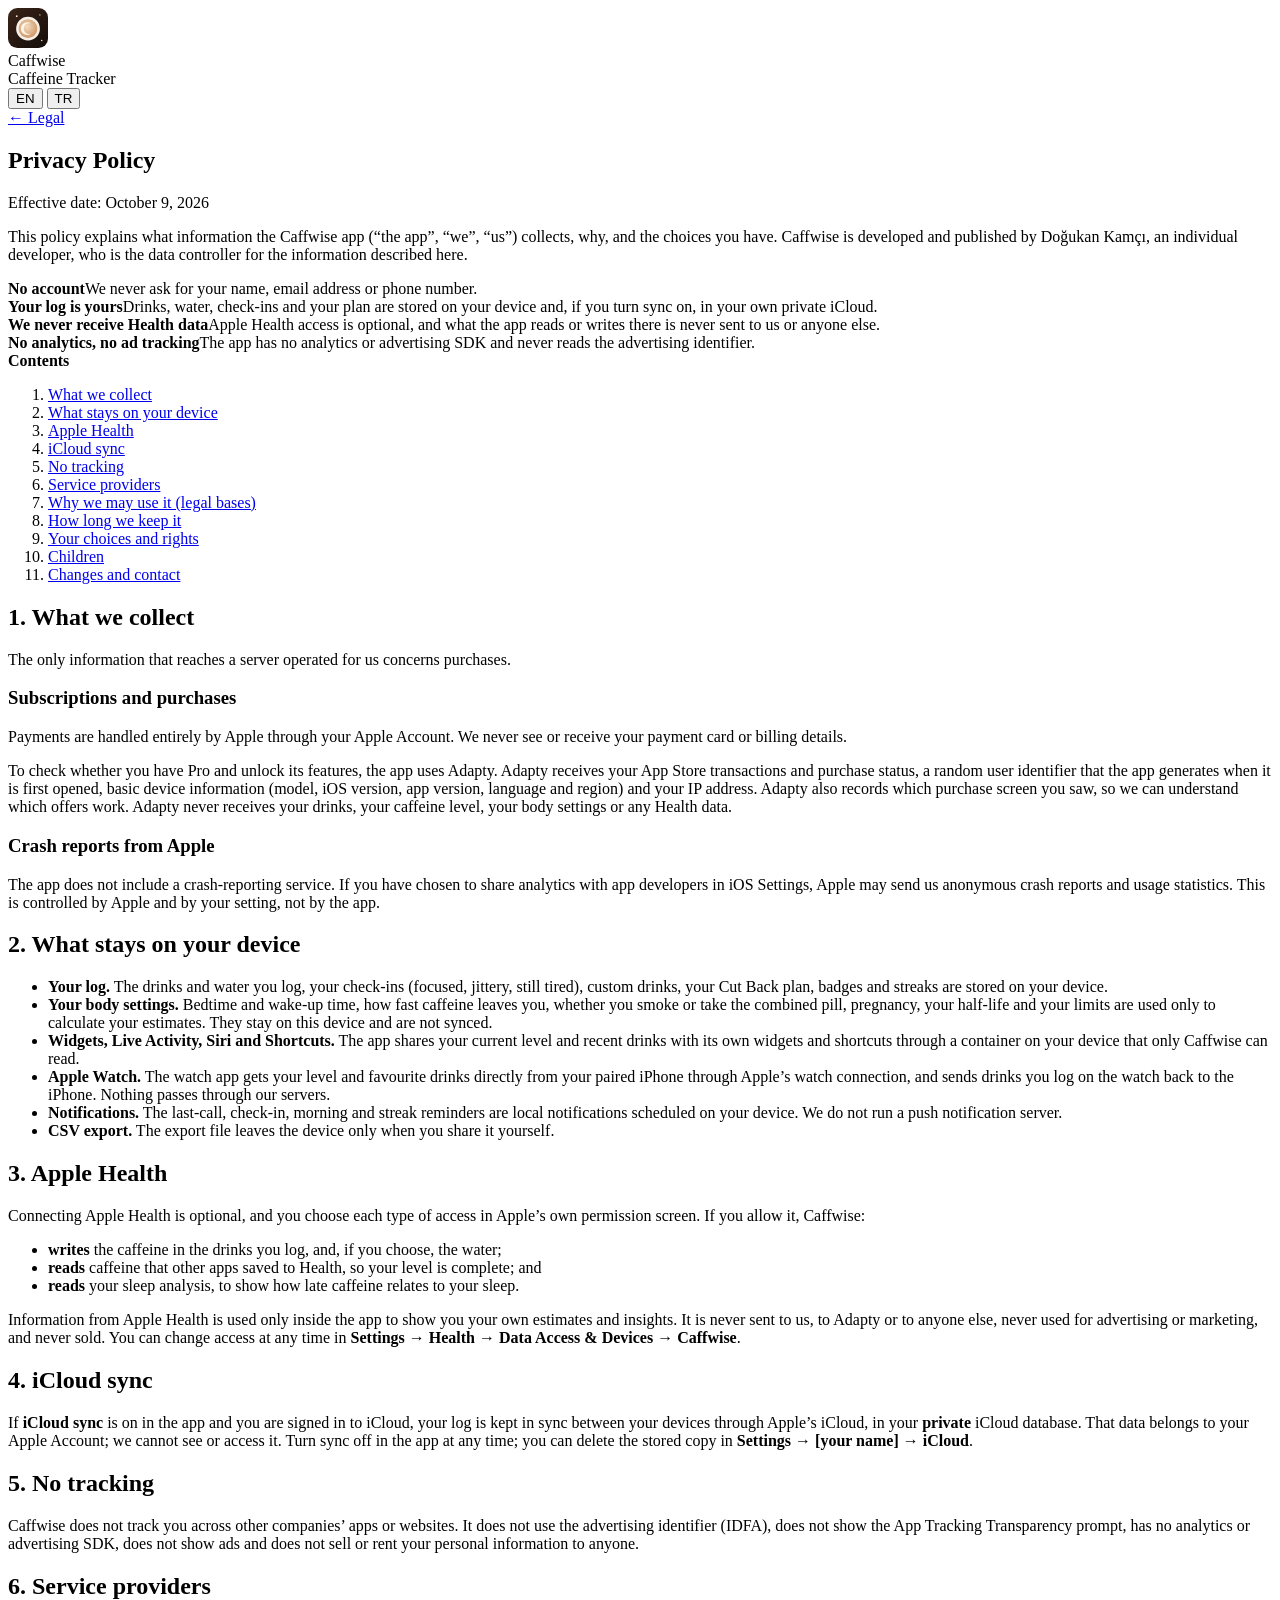
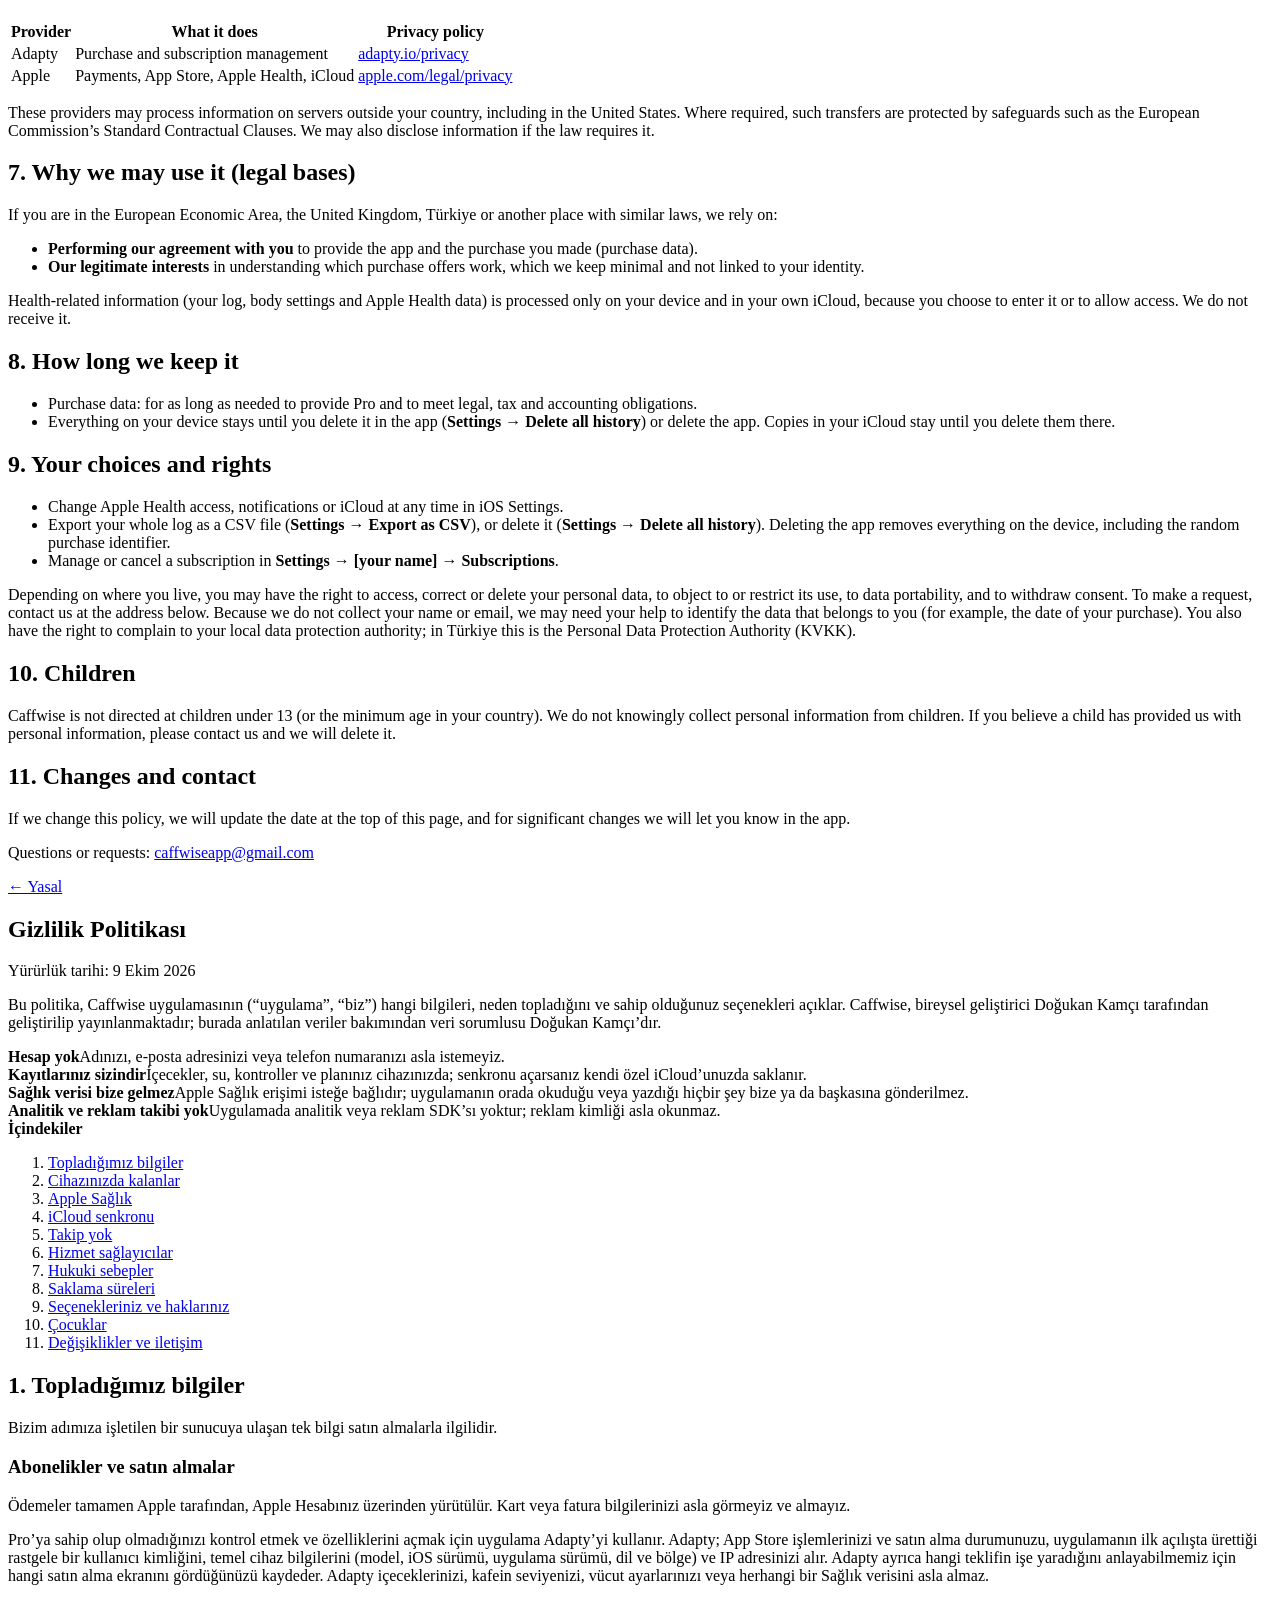
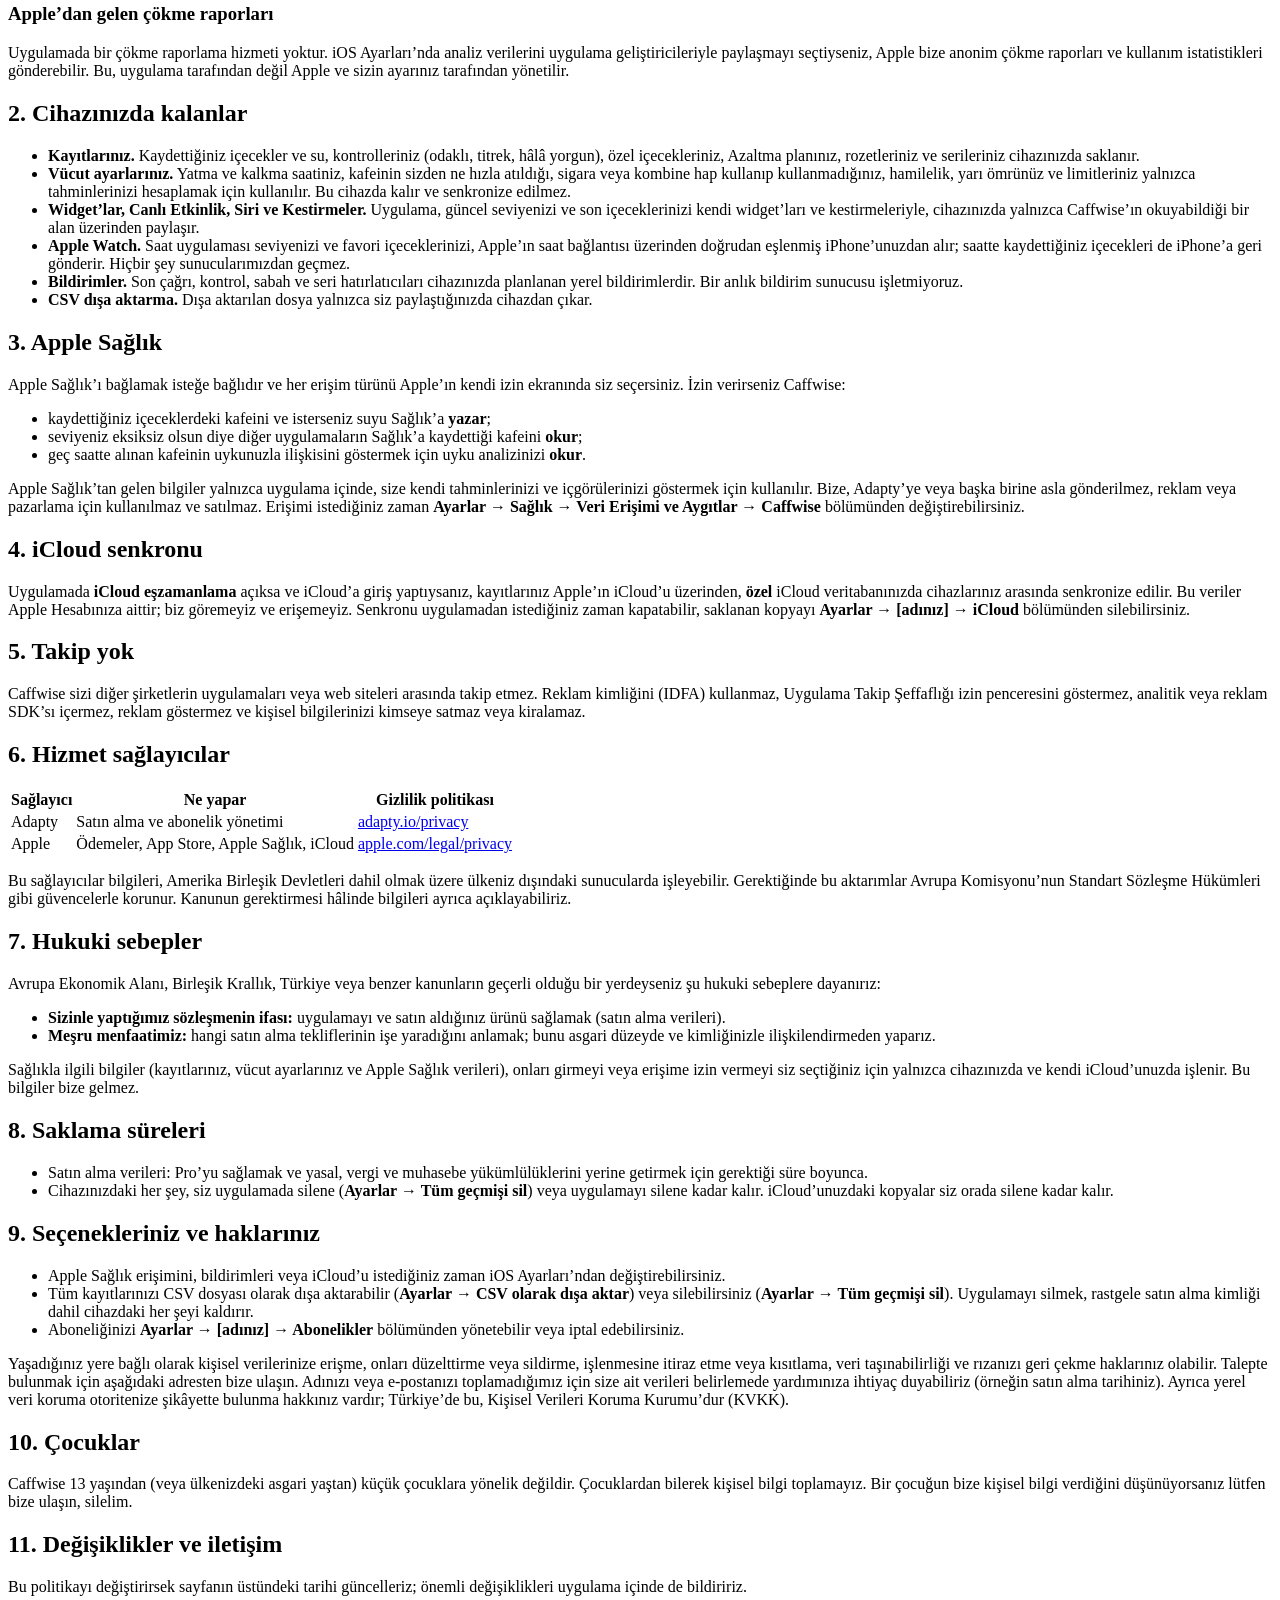
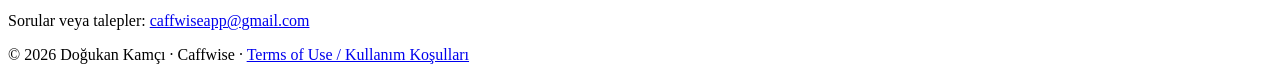
==== privacy/index.html @ d6937230 "Caffwise privacy policy, terms of use and support pages Co-Authored-By: Claude Opus 5.5 <noreply@ant" ====
<!doctype html>
<html lang="en">
<head>
  <meta charset="utf-8">
  <meta name="viewport" content="width=device-width, initial-scale=1">
  <title>Caffwise Privacy Policy</title>
  <meta name="description" content="How the Caffwise iOS app handles your data.">
  <link rel="stylesheet" href="styles.css">
  <script>
    // English unless the reader's browser prefers Turkish or the URL says ?lang=tr / #tr.
    (function () {
      var q = (location.search.match(/lang=(\w+)/) || [])[1] || location.hash.slice(1);
      var pick = q === 'tr' || q === 'en' ? q : ((navigator.language || '').toLowerCase().indexOf('tr') === 0 ? 'tr' : 'en');
      document.documentElement.lang = pick;
    })();
  </script>
</head>
<body>
<div class="wrap">
  <header>
    <div class="brand">
      <svg width="40" height="40" viewBox="0 0 64 64" aria-hidden="true">
        <defs><linearGradient id="g" x1="0" y1="0" x2="1" y2="1"><stop offset="0" stop-color="#3a2418"/><stop offset="1" stop-color="#140d0a"/></linearGradient>
        <radialGradient id="c" cx=".45" cy=".4" r=".7"><stop offset="0" stop-color="#f3dcc0"/><stop offset="1" stop-color="#c98d5a"/></radialGradient></defs>
        <rect width="64" height="64" rx="15" fill="url(#g)"/>
        <circle cx="32" cy="33" r="19" fill="#f6efe6"/>
        <circle cx="32" cy="33" r="15" fill="url(#c)"/>
        <path d="M36.5 25a8.5 8.5 0 1 0 0 16a10 10 0 1 1 0-16z" fill="#fff8ef" opacity=".92"/>
        <circle cx="14" cy="13" r="1.4" fill="#ffe7c2"/><circle cx="51" cy="11" r="1" fill="#ffe7c2"/><circle cx="54" cy="52" r="1.2" fill="#ffe7c2"/>
      </svg>
      <div>
        <div class="brand-name">Caffwise</div>
        <div class="brand-sub">Caffeine Tracker</div>
      </div>
    </div>
    <div class="lang" role="group" aria-label="Language">
      <button type="button" data-set="en">EN</button>
      <button type="button" data-set="tr">TR</button>
    </div>
  </header>

  <article data-lang="en">
    <a class="back" href="../">← Legal</a>
    <h1>Privacy Policy</h1>
    <div class="meta">Effective date: October 9, 2026</div>

    <p>This policy explains what information the Caffwise app (“the app”, “we”, “us”) collects, why, and the choices you have. Caffwise is developed and published by Doğukan Kamçı, an individual developer, who is the data controller for the information described here.</p>

    <div class="glance">
      <div><b>No account</b>We never ask for your name, email address or phone number.</div>
      <div><b>Your log is yours</b>Drinks, water, check-ins and your plan are stored on your device and, if you turn sync on, in your own private iCloud.</div>
      <div><b>We never receive Health data</b>Apple Health access is optional, and what the app reads or writes there is never sent to us or anyone else.</div>
      <div><b>No analytics, no ad tracking</b>The app has no analytics or advertising SDK and never reads the advertising identifier.</div>
    </div>

    <nav class="toc">
      <strong>Contents</strong>
      <ol>
        <li><a href="#en-collect">What we collect</a></li>
        <li><a href="#en-device">What stays on your device</a></li>
        <li><a href="#en-health">Apple Health</a></li>
        <li><a href="#en-icloud">iCloud sync</a></li>
        <li><a href="#en-tracking">No tracking</a></li>
        <li><a href="#en-providers">Service providers</a></li>
        <li><a href="#en-legal">Why we may use it (legal bases)</a></li>
        <li><a href="#en-retention">How long we keep it</a></li>
        <li><a href="#en-rights">Your choices and rights</a></li>
        <li><a href="#en-children">Children</a></li>
        <li><a href="#en-changes">Changes and contact</a></li>
      </ol>
    </nav>

    <h2 id="en-collect">1. What we collect</h2>
    <p>The only information that reaches a server operated for us concerns purchases.</p>

    <h3>Subscriptions and purchases</h3>
    <p>Payments are handled entirely by Apple through your Apple Account. We never see or receive your payment card or billing details.</p>
    <p>To check whether you have Pro and unlock its features, the app uses Adapty. Adapty receives your App Store transactions and purchase status, a random user identifier that the app generates when it is first opened, basic device information (model, iOS version, app version, language and region) and your IP address. Adapty also records which purchase screen you saw, so we can understand which offers work. Adapty never receives your drinks, your caffeine level, your body settings or any Health data.</p>

    <h3>Crash reports from Apple</h3>
    <p>The app does not include a crash-reporting service. If you have chosen to share analytics with app developers in iOS Settings, Apple may send us anonymous crash reports and usage statistics. This is controlled by Apple and by your setting, not by the app.</p>

    <h2 id="en-device">2. What stays on your device</h2>
    <ul>
      <li><b>Your log.</b> The drinks and water you log, your check-ins (focused, jittery, still tired), custom drinks, your Cut Back plan, badges and streaks are stored on your device.</li>
      <li><b>Your body settings.</b> Bedtime and wake-up time, how fast caffeine leaves you, whether you smoke or take the combined pill, pregnancy, your half-life and your limits are used only to calculate your estimates. They stay on this device and are not synced.</li>
      <li><b>Widgets, Live Activity, Siri and Shortcuts.</b> The app shares your current level and recent drinks with its own widgets and shortcuts through a container on your device that only Caffwise can read.</li>
      <li><b>Apple Watch.</b> The watch app gets your level and favourite drinks directly from your paired iPhone through Apple’s watch connection, and sends drinks you log on the watch back to the iPhone. Nothing passes through our servers.</li>
      <li><b>Notifications.</b> The last-call, check-in, morning and streak reminders are local notifications scheduled on your device. We do not run a push notification server.</li>
      <li><b>CSV export.</b> The export file leaves the device only when you share it yourself.</li>
    </ul>

    <h2 id="en-health">3. Apple Health</h2>
    <p>Connecting Apple Health is optional, and you choose each type of access in Apple’s own permission screen. If you allow it, Caffwise:</p>
    <ul>
      <li><b>writes</b> the caffeine in the drinks you log, and, if you choose, the water;</li>
      <li><b>reads</b> caffeine that other apps saved to Health, so your level is complete; and</li>
      <li><b>reads</b> your sleep analysis, to show how late caffeine relates to your sleep.</li>
    </ul>
    <p>Information from Apple Health is used only inside the app to show you your own estimates and insights. It is never sent to us, to Adapty or to anyone else, never used for advertising or marketing, and never sold. You can change access at any time in <b>Settings → Health → Data Access &amp; Devices → Caffwise</b>.</p>

    <h2 id="en-icloud">4. iCloud sync</h2>
    <p>If <b>iCloud sync</b> is on in the app and you are signed in to iCloud, your log is kept in sync between your devices through Apple’s iCloud, in your <b>private</b> iCloud database. That data belongs to your Apple Account; we cannot see or access it. Turn sync off in the app at any time; you can delete the stored copy in <b>Settings → [your name] → iCloud</b>.</p>

    <h2 id="en-tracking">5. No tracking</h2>
    <p>Caffwise does not track you across other companies’ apps or websites. It does not use the advertising identifier (IDFA), does not show the App Tracking Transparency prompt, has no analytics or advertising SDK, does not show ads and does not sell or rent your personal information to anyone.</p>

    <h2 id="en-providers">6. Service providers</h2>
    <table>
      <thead><tr><th>Provider</th><th>What it does</th><th>Privacy policy</th></tr></thead>
      <tbody>
        <tr><td>Adapty</td><td>Purchase and subscription management</td><td><a href="https://adapty.io/privacy">adapty.io/privacy</a></td></tr>
        <tr><td>Apple</td><td>Payments, App Store, Apple Health, iCloud</td><td><a href="https://www.apple.com/legal/privacy/">apple.com/legal/privacy</a></td></tr>
      </tbody>
    </table>
    <p>These providers may process information on servers outside your country, including in the United States. Where required, such transfers are protected by safeguards such as the European Commission’s Standard Contractual Clauses. We may also disclose information if the law requires it.</p>

    <h2 id="en-legal">7. Why we may use it (legal bases)</h2>
    <p>If you are in the European Economic Area, the United Kingdom, Türkiye or another place with similar laws, we rely on:</p>
    <ul>
      <li><b>Performing our agreement with you</b> to provide the app and the purchase you made (purchase data).</li>
      <li><b>Our legitimate interests</b> in understanding which purchase offers work, which we keep minimal and not linked to your identity.</li>
    </ul>
    <p>Health-related information (your log, body settings and Apple Health data) is processed only on your device and in your own iCloud, because you choose to enter it or to allow access. We do not receive it.</p>

    <h2 id="en-retention">8. How long we keep it</h2>
    <ul>
      <li>Purchase data: for as long as needed to provide Pro and to meet legal, tax and accounting obligations.</li>
      <li>Everything on your device stays until you delete it in the app (<b>Settings → Delete all history</b>) or delete the app. Copies in your iCloud stay until you delete them there.</li>
    </ul>

    <h2 id="en-rights">9. Your choices and rights</h2>
    <ul>
      <li>Change Apple Health access, notifications or iCloud at any time in iOS Settings.</li>
      <li>Export your whole log as a CSV file (<b>Settings → Export as CSV</b>), or delete it (<b>Settings → Delete all history</b>). Deleting the app removes everything on the device, including the random purchase identifier.</li>
      <li>Manage or cancel a subscription in <b>Settings → [your name] → Subscriptions</b>.</li>
    </ul>
    <p>Depending on where you live, you may have the right to access, correct or delete your personal data, to object to or restrict its use, to data portability, and to withdraw consent. To make a request, contact us at the address below. Because we do not collect your name or email, we may need your help to identify the data that belongs to you (for example, the date of your purchase). You also have the right to complain to your local data protection authority; in Türkiye this is the Personal Data Protection Authority (KVKK).</p>

    <h2 id="en-children">10. Children</h2>
    <p>Caffwise is not directed at children under 13 (or the minimum age in your country). We do not knowingly collect personal information from children. If you believe a child has provided us with personal information, please contact us and we will delete it.</p>

    <h2 id="en-changes">11. Changes and contact</h2>
    <p>If we change this policy, we will update the date at the top of this page, and for significant changes we will let you know in the app.</p>
    <p>Questions or requests: <a href="mailto:caffwiseapp@gmail.com">caffwiseapp@gmail.com</a></p>
  </article>

  <article data-lang="tr">
    <a class="back" href="../">← Yasal</a>
    <h1>Gizlilik Politikası</h1>
    <div class="meta">Yürürlük tarihi: 9 Ekim 2026</div>

    <p>Bu politika, Caffwise uygulamasının (“uygulama”, “biz”) hangi bilgileri, neden topladığını ve sahip olduğunuz seçenekleri açıklar. Caffwise, bireysel geliştirici Doğukan Kamçı tarafından geliştirilip yayınlanmaktadır; burada anlatılan veriler bakımından veri sorumlusu Doğukan Kamçı’dır.</p>

    <div class="glance">
      <div><b>Hesap yok</b>Adınızı, e-posta adresinizi veya telefon numaranızı asla istemeyiz.</div>
      <div><b>Kayıtlarınız sizindir</b>İçecekler, su, kontroller ve planınız cihazınızda; senkronu açarsanız kendi özel iCloud’unuzda saklanır.</div>
      <div><b>Sağlık verisi bize gelmez</b>Apple Sağlık erişimi isteğe bağlıdır; uygulamanın orada okuduğu veya yazdığı hiçbir şey bize ya da başkasına gönderilmez.</div>
      <div><b>Analitik ve reklam takibi yok</b>Uygulamada analitik veya reklam SDK’sı yoktur; reklam kimliği asla okunmaz.</div>
    </div>

    <nav class="toc">
      <strong>İçindekiler</strong>
      <ol>
        <li><a href="#tr-collect">Topladığımız bilgiler</a></li>
        <li><a href="#tr-device">Cihazınızda kalanlar</a></li>
        <li><a href="#tr-health">Apple Sağlık</a></li>
        <li><a href="#tr-icloud">iCloud senkronu</a></li>
        <li><a href="#tr-tracking">Takip yok</a></li>
        <li><a href="#tr-providers">Hizmet sağlayıcılar</a></li>
        <li><a href="#tr-legal">Hukuki sebepler</a></li>
        <li><a href="#tr-retention">Saklama süreleri</a></li>
        <li><a href="#tr-rights">Seçenekleriniz ve haklarınız</a></li>
        <li><a href="#tr-children">Çocuklar</a></li>
        <li><a href="#tr-changes">Değişiklikler ve iletişim</a></li>
      </ol>
    </nav>

    <h2 id="tr-collect">1. Topladığımız bilgiler</h2>
    <p>Bizim adımıza işletilen bir sunucuya ulaşan tek bilgi satın almalarla ilgilidir.</p>

    <h3>Abonelikler ve satın almalar</h3>
    <p>Ödemeler tamamen Apple tarafından, Apple Hesabınız üzerinden yürütülür. Kart veya fatura bilgilerinizi asla görmeyiz ve almayız.</p>
    <p>Pro’ya sahip olup olmadığınızı kontrol etmek ve özelliklerini açmak için uygulama Adapty’yi kullanır. Adapty; App Store işlemlerinizi ve satın alma durumunuzu, uygulamanın ilk açılışta ürettiği rastgele bir kullanıcı kimliğini, temel cihaz bilgilerini (model, iOS sürümü, uygulama sürümü, dil ve bölge) ve IP adresinizi alır. Adapty ayrıca hangi teklifin işe yaradığını anlayabilmemiz için hangi satın alma ekranını gördüğünüzü kaydeder. Adapty içeceklerinizi, kafein seviyenizi, vücut ayarlarınızı veya herhangi bir Sağlık verisini asla almaz.</p>

    <h3>Apple’dan gelen çökme raporları</h3>
    <p>Uygulamada bir çökme raporlama hizmeti yoktur. iOS Ayarları’nda analiz verilerini uygulama geliştiricileriyle paylaşmayı seçtiyseniz, Apple bize anonim çökme raporları ve kullanım istatistikleri gönderebilir. Bu, uygulama tarafından değil Apple ve sizin ayarınız tarafından yönetilir.</p>

    <h2 id="tr-device">2. Cihazınızda kalanlar</h2>
    <ul>
      <li><b>Kayıtlarınız.</b> Kaydettiğiniz içecekler ve su, kontrolleriniz (odaklı, titrek, hâlâ yorgun), özel içecekleriniz, Azaltma planınız, rozetleriniz ve serileriniz cihazınızda saklanır.</li>
      <li><b>Vücut ayarlarınız.</b> Yatma ve kalkma saatiniz, kafeinin sizden ne hızla atıldığı, sigara veya kombine hap kullanıp kullanmadığınız, hamilelik, yarı ömrünüz ve limitleriniz yalnızca tahminlerinizi hesaplamak için kullanılır. Bu cihazda kalır ve senkronize edilmez.</li>
      <li><b>Widget’lar, Canlı Etkinlik, Siri ve Kestirmeler.</b> Uygulama, güncel seviyenizi ve son içeceklerinizi kendi widget’ları ve kestirmeleriyle, cihazınızda yalnızca Caffwise’ın okuyabildiği bir alan üzerinden paylaşır.</li>
      <li><b>Apple Watch.</b> Saat uygulaması seviyenizi ve favori içeceklerinizi, Apple’ın saat bağlantısı üzerinden doğrudan eşlenmiş iPhone’unuzdan alır; saatte kaydettiğiniz içecekleri de iPhone’a geri gönderir. Hiçbir şey sunucularımızdan geçmez.</li>
      <li><b>Bildirimler.</b> Son çağrı, kontrol, sabah ve seri hatırlatıcıları cihazınızda planlanan yerel bildirimlerdir. Bir anlık bildirim sunucusu işletmiyoruz.</li>
      <li><b>CSV dışa aktarma.</b> Dışa aktarılan dosya yalnızca siz paylaştığınızda cihazdan çıkar.</li>
    </ul>

    <h2 id="tr-health">3. Apple Sağlık</h2>
    <p>Apple Sağlık’ı bağlamak isteğe bağlıdır ve her erişim türünü Apple’ın kendi izin ekranında siz seçersiniz. İzin verirseniz Caffwise:</p>
    <ul>
      <li>kaydettiğiniz içeceklerdeki kafeini ve isterseniz suyu Sağlık’a <b>yazar</b>;</li>
      <li>seviyeniz eksiksiz olsun diye diğer uygulamaların Sağlık’a kaydettiği kafeini <b>okur</b>;</li>
      <li>geç saatte alınan kafeinin uykunuzla ilişkisini göstermek için uyku analizinizi <b>okur</b>.</li>
    </ul>
    <p>Apple Sağlık’tan gelen bilgiler yalnızca uygulama içinde, size kendi tahminlerinizi ve içgörülerinizi göstermek için kullanılır. Bize, Adapty’ye veya başka birine asla gönderilmez, reklam veya pazarlama için kullanılmaz ve satılmaz. Erişimi istediğiniz zaman <b>Ayarlar → Sağlık → Veri Erişimi ve Aygıtlar → Caffwise</b> bölümünden değiştirebilirsiniz.</p>

    <h2 id="tr-icloud">4. iCloud senkronu</h2>
    <p>Uygulamada <b>iCloud eşzamanlama</b> açıksa ve iCloud’a giriş yaptıysanız, kayıtlarınız Apple’ın iCloud’u üzerinden, <b>özel</b> iCloud veritabanınızda cihazlarınız arasında senkronize edilir. Bu veriler Apple Hesabınıza aittir; biz göremeyiz ve erişemeyiz. Senkronu uygulamadan istediğiniz zaman kapatabilir, saklanan kopyayı <b>Ayarlar → [adınız] → iCloud</b> bölümünden silebilirsiniz.</p>

    <h2 id="tr-tracking">5. Takip yok</h2>
    <p>Caffwise sizi diğer şirketlerin uygulamaları veya web siteleri arasında takip etmez. Reklam kimliğini (IDFA) kullanmaz, Uygulama Takip Şeffaflığı izin penceresini göstermez, analitik veya reklam SDK’sı içermez, reklam göstermez ve kişisel bilgilerinizi kimseye satmaz veya kiralamaz.</p>

    <h2 id="tr-providers">6. Hizmet sağlayıcılar</h2>
    <table>
      <thead><tr><th>Sağlayıcı</th><th>Ne yapar</th><th>Gizlilik politikası</th></tr></thead>
      <tbody>
        <tr><td>Adapty</td><td>Satın alma ve abonelik yönetimi</td><td><a href="https://adapty.io/privacy">adapty.io/privacy</a></td></tr>
        <tr><td>Apple</td><td>Ödemeler, App Store, Apple Sağlık, iCloud</td><td><a href="https://www.apple.com/legal/privacy/">apple.com/legal/privacy</a></td></tr>
      </tbody>
    </table>
    <p>Bu sağlayıcılar bilgileri, Amerika Birleşik Devletleri dahil olmak üzere ülkeniz dışındaki sunucularda işleyebilir. Gerektiğinde bu aktarımlar Avrupa Komisyonu’nun Standart Sözleşme Hükümleri gibi güvencelerle korunur. Kanunun gerektirmesi hâlinde bilgileri ayrıca açıklayabiliriz.</p>

    <h2 id="tr-legal">7. Hukuki sebepler</h2>
    <p>Avrupa Ekonomik Alanı, Birleşik Krallık, Türkiye veya benzer kanunların geçerli olduğu bir yerdeyseniz şu hukuki sebeplere dayanırız:</p>
    <ul>
      <li><b>Sizinle yaptığımız sözleşmenin ifası:</b> uygulamayı ve satın aldığınız ürünü sağlamak (satın alma verileri).</li>
      <li><b>Meşru menfaatimiz:</b> hangi satın alma tekliflerinin işe yaradığını anlamak; bunu asgari düzeyde ve kimliğinizle ilişkilendirmeden yaparız.</li>
    </ul>
    <p>Sağlıkla ilgili bilgiler (kayıtlarınız, vücut ayarlarınız ve Apple Sağlık verileri), onları girmeyi veya erişime izin vermeyi siz seçtiğiniz için yalnızca cihazınızda ve kendi iCloud’unuzda işlenir. Bu bilgiler bize gelmez.</p>

    <h2 id="tr-retention">8. Saklama süreleri</h2>
    <ul>
      <li>Satın alma verileri: Pro’yu sağlamak ve yasal, vergi ve muhasebe yükümlülüklerini yerine getirmek için gerektiği süre boyunca.</li>
      <li>Cihazınızdaki her şey, siz uygulamada silene (<b>Ayarlar → Tüm geçmişi sil</b>) veya uygulamayı silene kadar kalır. iCloud’unuzdaki kopyalar siz orada silene kadar kalır.</li>
    </ul>

    <h2 id="tr-rights">9. Seçenekleriniz ve haklarınız</h2>
    <ul>
      <li>Apple Sağlık erişimini, bildirimleri veya iCloud’u istediğiniz zaman iOS Ayarları’ndan değiştirebilirsiniz.</li>
      <li>Tüm kayıtlarınızı CSV dosyası olarak dışa aktarabilir (<b>Ayarlar → CSV olarak dışa aktar</b>) veya silebilirsiniz (<b>Ayarlar → Tüm geçmişi sil</b>). Uygulamayı silmek, rastgele satın alma kimliği dahil cihazdaki her şeyi kaldırır.</li>
      <li>Aboneliğinizi <b>Ayarlar → [adınız] → Abonelikler</b> bölümünden yönetebilir veya iptal edebilirsiniz.</li>
    </ul>
    <p>Yaşadığınız yere bağlı olarak kişisel verilerinize erişme, onları düzelttirme veya sildirme, işlenmesine itiraz etme veya kısıtlama, veri taşınabilirliği ve rızanızı geri çekme haklarınız olabilir. Talepte bulunmak için aşağıdaki adresten bize ulaşın. Adınızı veya e-postanızı toplamadığımız için size ait verileri belirlemede yardımınıza ihtiyaç duyabiliriz (örneğin satın alma tarihiniz). Ayrıca yerel veri koruma otoritenize şikâyette bulunma hakkınız vardır; Türkiye’de bu, Kişisel Verileri Koruma Kurumu’dur (KVKK).</p>

    <h2 id="tr-children">10. Çocuklar</h2>
    <p>Caffwise 13 yaşından (veya ülkenizdeki asgari yaştan) küçük çocuklara yönelik değildir. Çocuklardan bilerek kişisel bilgi toplamayız. Bir çocuğun bize kişisel bilgi verdiğini düşünüyorsanız lütfen bize ulaşın, silelim.</p>

    <h2 id="tr-changes">11. Değişiklikler ve iletişim</h2>
    <p>Bu politikayı değiştirirsek sayfanın üstündeki tarihi güncelleriz; önemli değişiklikleri uygulama içinde de bildiririz.</p>
    <p>Sorular veya talepler: <a href="mailto:caffwiseapp@gmail.com">caffwiseapp@gmail.com</a></p>
  </article>

  <footer>© 2026 Doğukan Kamçı · Caffwise · <a href="../terms/">Terms of Use / Kullanım Koşulları</a></footer>
</div>

<script>
  (function () {
    var buttons = document.querySelectorAll('.lang button');
    function show(lang) {
      document.documentElement.lang = lang;
      document.title = lang === 'tr' ? 'Caffwise Gizlilik Politikası' : 'Caffwise Privacy Policy';
      buttons.forEach(function (b) { b.setAttribute('aria-pressed', b.dataset.set === lang ? 'true' : 'false'); });
    }
    buttons.forEach(function (b) {
      b.addEventListener('click', function () {
        show(b.dataset.set);
        try { history.replaceState(null, '', '#' + b.dataset.set); } catch (_) {}
      });
    });
    show(document.documentElement.lang);
  })();
</script>
</body>
</html>
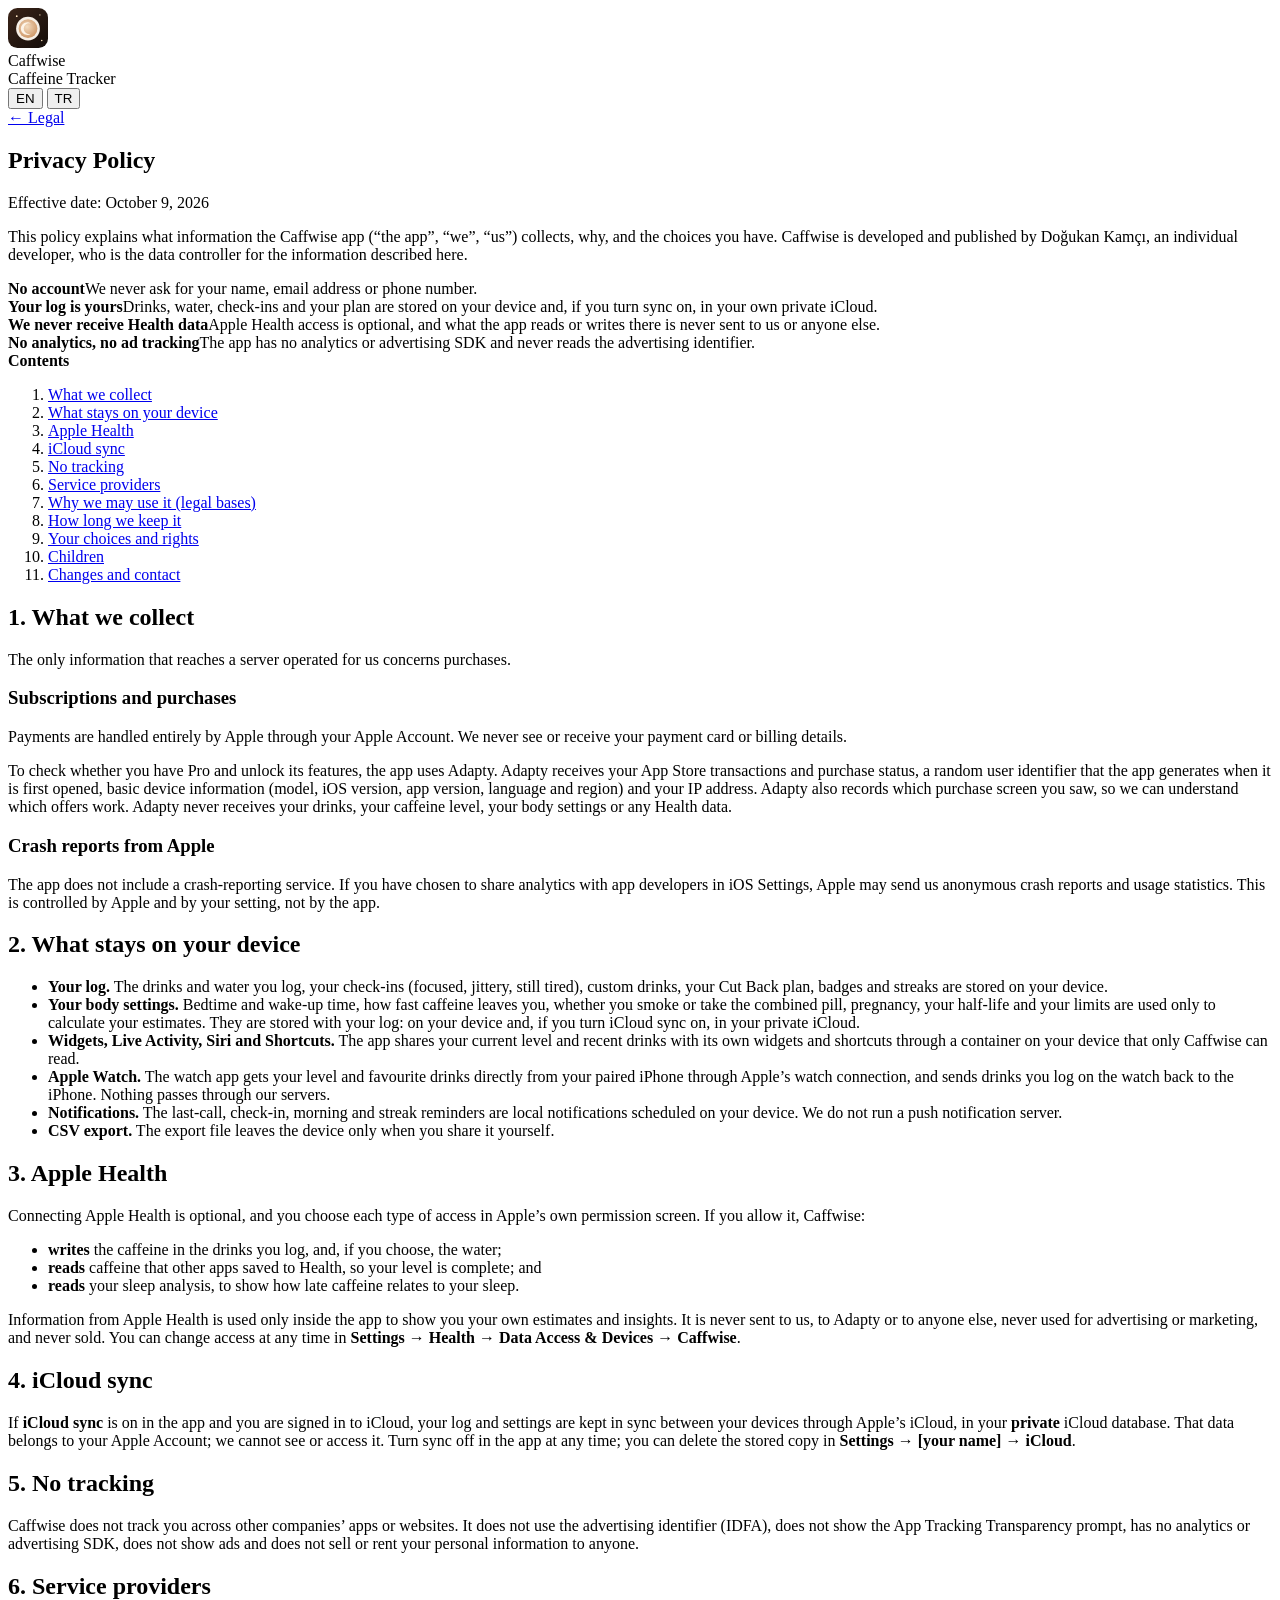
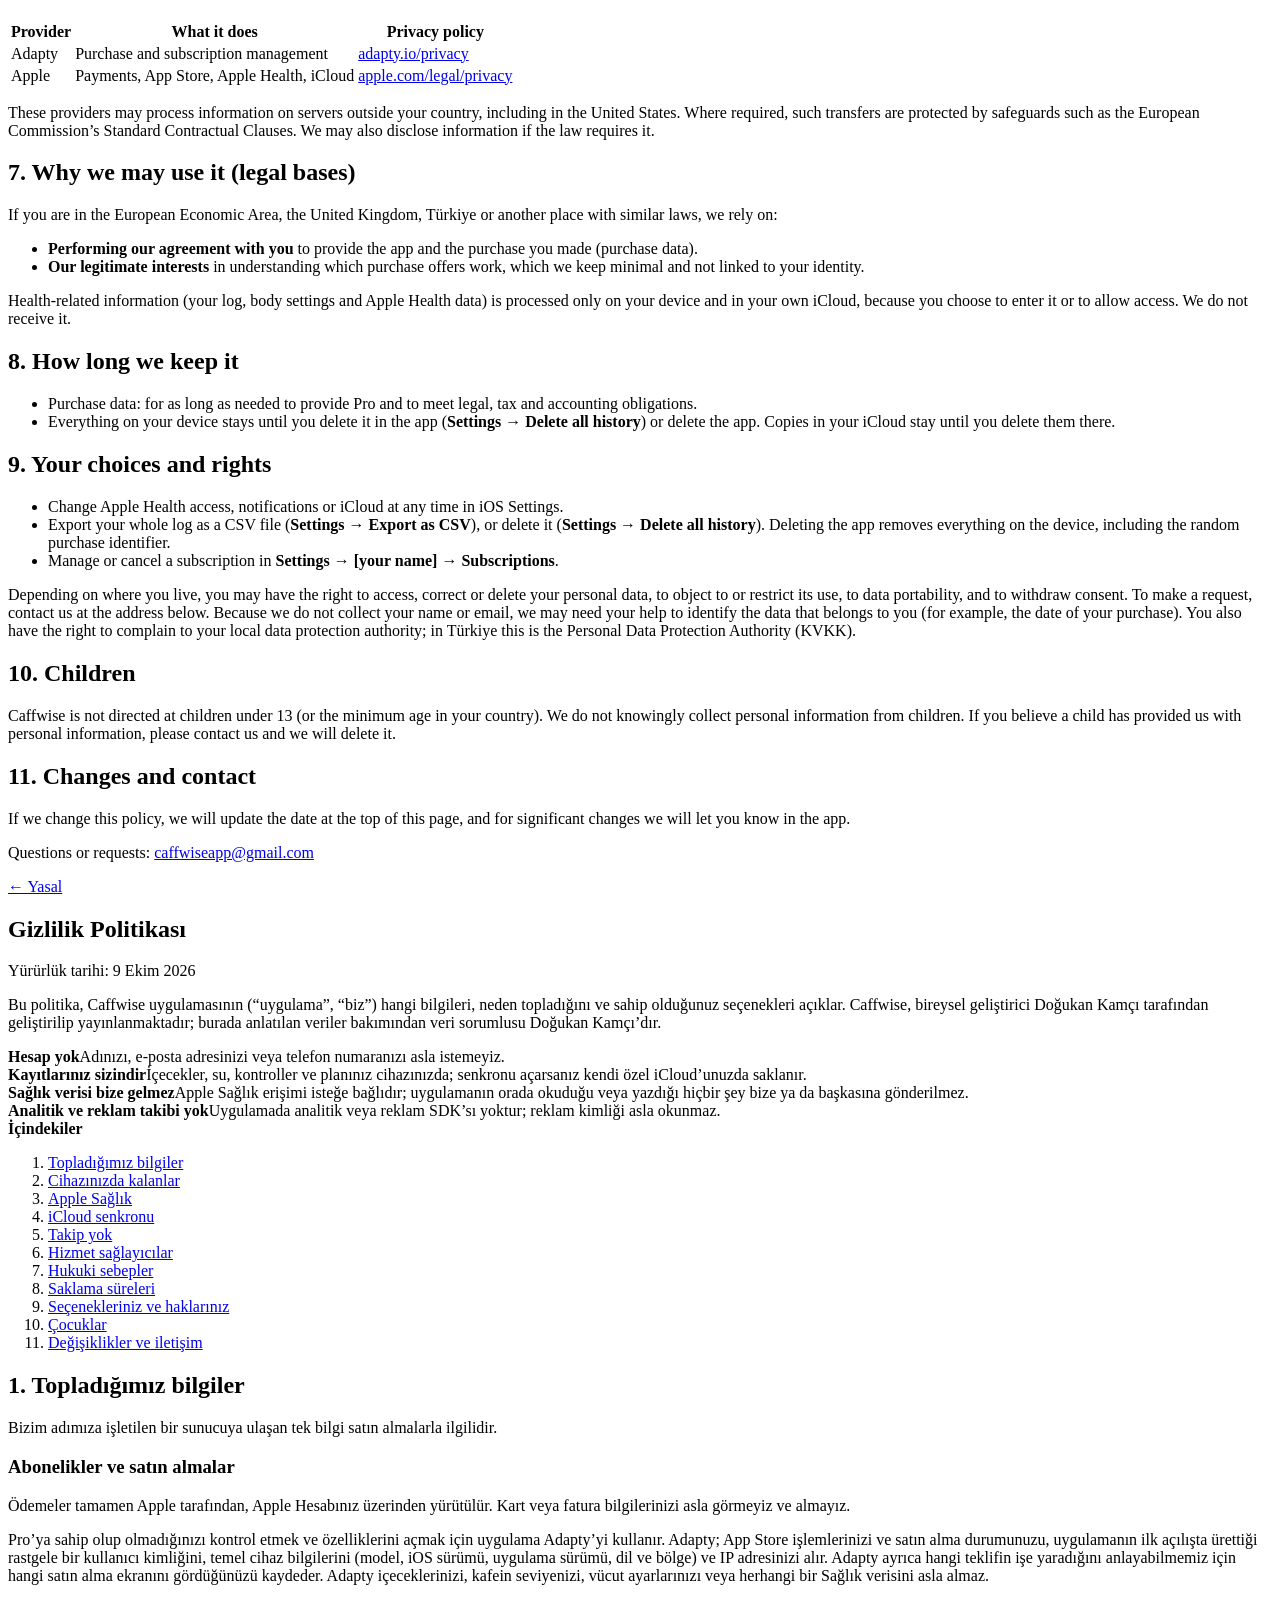
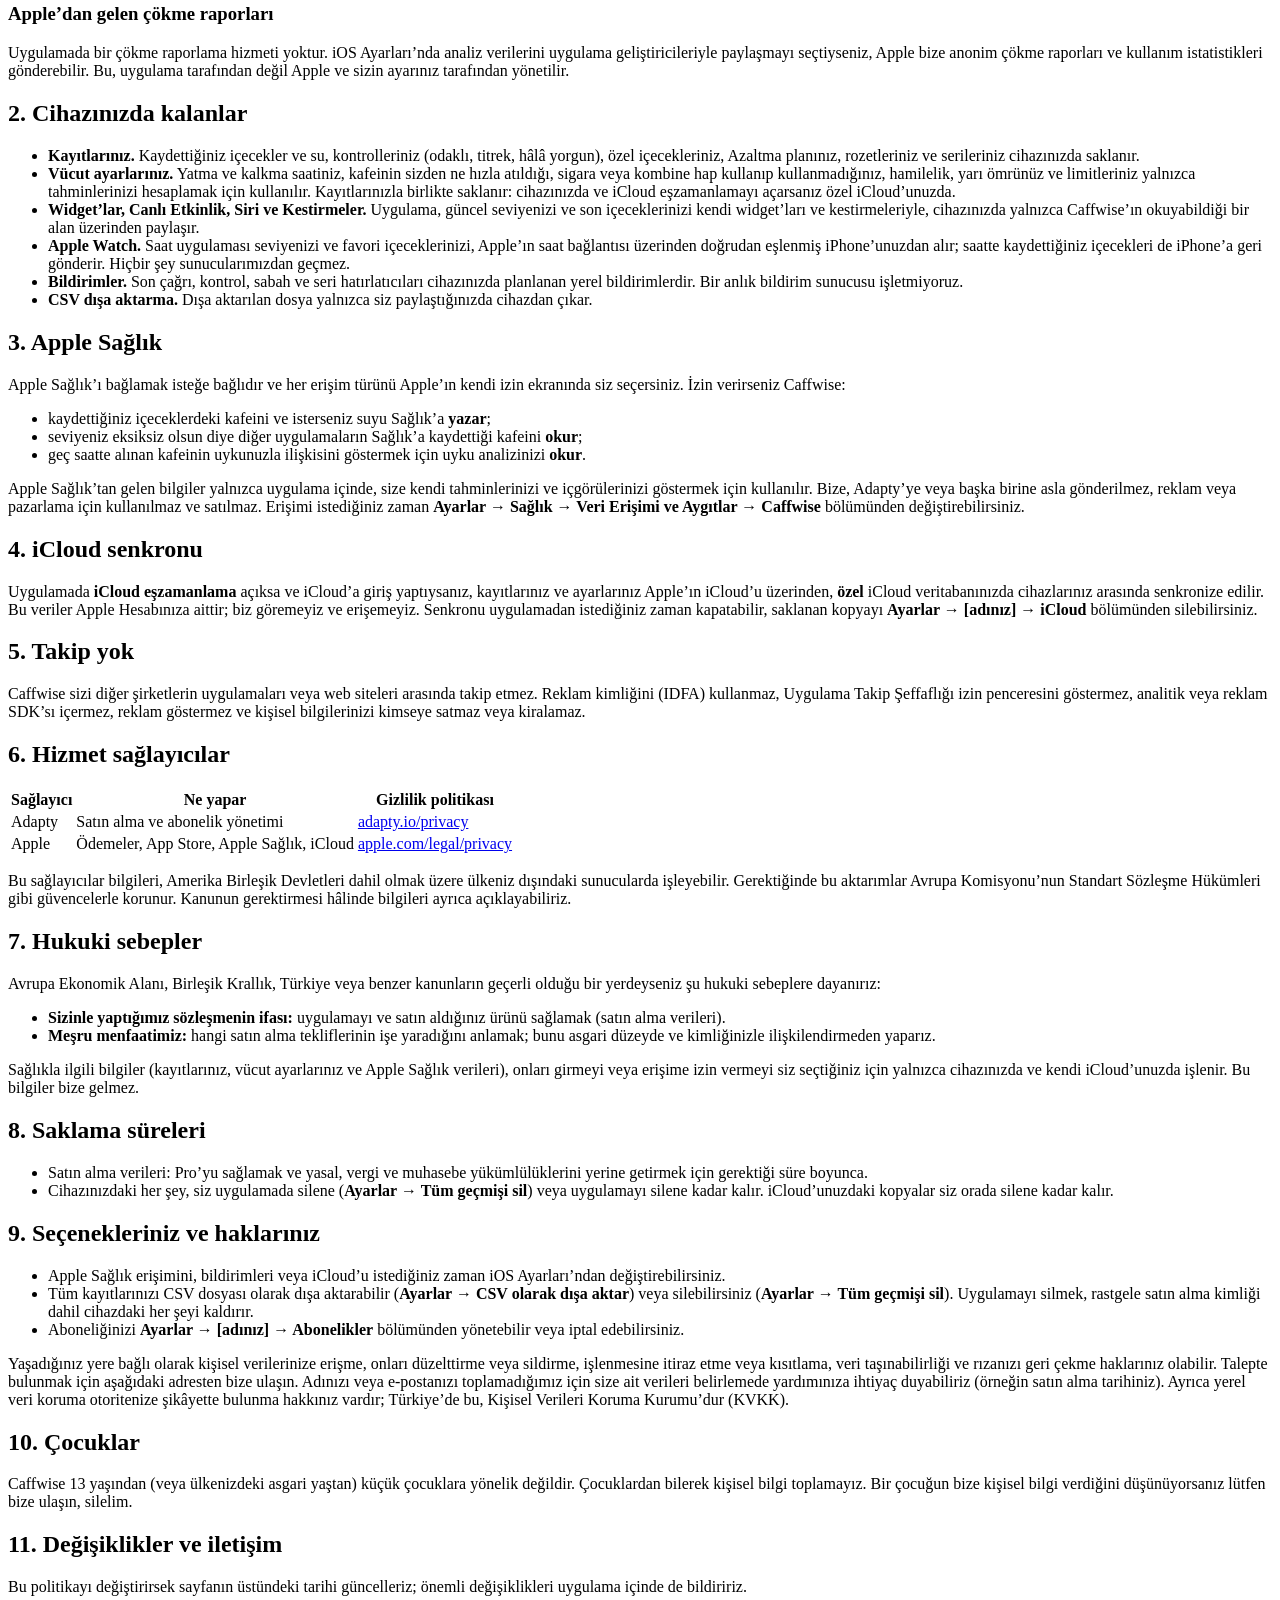
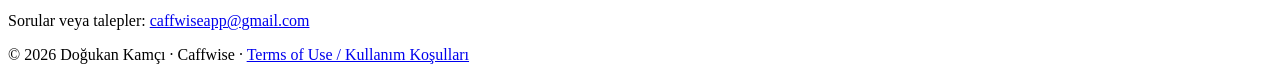
==== commit fe808082: "Body settings sync with the rest through private iCloud Co-Authored-By: Claude Opus 5.5 <noreply@ant" ====
--- a/privacy/index.html
+++ b/privacy/index.html
@@ -83,7 +83,7 @@
     <h2 id="en-device">2. What stays on your device</h2>
     <ul>
       <li><b>Your log.</b> The drinks and water you log, your check-ins (focused, jittery, still tired), custom drinks, your Cut Back plan, badges and streaks are stored on your device.</li>
-      <li><b>Your body settings.</b> Bedtime and wake-up time, how fast caffeine leaves you, whether you smoke or take the combined pill, pregnancy, your half-life and your limits are used only to calculate your estimates. They stay on this device and are not synced.</li>
+      <li><b>Your body settings.</b> Bedtime and wake-up time, how fast caffeine leaves you, whether you smoke or take the combined pill, pregnancy, your half-life and your limits are used only to calculate your estimates. They are stored with your log: on your device and, if you turn iCloud sync on, in your private iCloud.</li>
       <li><b>Widgets, Live Activity, Siri and Shortcuts.</b> The app shares your current level and recent drinks with its own widgets and shortcuts through a container on your device that only Caffwise can read.</li>
       <li><b>Apple Watch.</b> The watch app gets your level and favourite drinks directly from your paired iPhone through Apple’s watch connection, and sends drinks you log on the watch back to the iPhone. Nothing passes through our servers.</li>
       <li><b>Notifications.</b> The last-call, check-in, morning and streak reminders are local notifications scheduled on your device. We do not run a push notification server.</li>
@@ -100,7 +100,7 @@
     <p>Information from Apple Health is used only inside the app to show you your own estimates and insights. It is never sent to us, to Adapty or to anyone else, never used for advertising or marketing, and never sold. You can change access at any time in <b>Settings → Health → Data Access &amp; Devices → Caffwise</b>.</p>
 
     <h2 id="en-icloud">4. iCloud sync</h2>
-    <p>If <b>iCloud sync</b> is on in the app and you are signed in to iCloud, your log is kept in sync between your devices through Apple’s iCloud, in your <b>private</b> iCloud database. That data belongs to your Apple Account; we cannot see or access it. Turn sync off in the app at any time; you can delete the stored copy in <b>Settings → [your name] → iCloud</b>.</p>
+    <p>If <b>iCloud sync</b> is on in the app and you are signed in to iCloud, your log and settings are kept in sync between your devices through Apple’s iCloud, in your <b>private</b> iCloud database. That data belongs to your Apple Account; we cannot see or access it. Turn sync off in the app at any time; you can delete the stored copy in <b>Settings → [your name] → iCloud</b>.</p>
 
     <h2 id="en-tracking">5. No tracking</h2>
     <p>Caffwise does not track you across other companies’ apps or websites. It does not use the advertising identifier (IDFA), does not show the App Tracking Transparency prompt, has no analytics or advertising SDK, does not show ads and does not sell or rent your personal information to anyone.</p>
@@ -189,7 +189,7 @@
     <h2 id="tr-device">2. Cihazınızda kalanlar</h2>
     <ul>
       <li><b>Kayıtlarınız.</b> Kaydettiğiniz içecekler ve su, kontrolleriniz (odaklı, titrek, hâlâ yorgun), özel içecekleriniz, Azaltma planınız, rozetleriniz ve serileriniz cihazınızda saklanır.</li>
-      <li><b>Vücut ayarlarınız.</b> Yatma ve kalkma saatiniz, kafeinin sizden ne hızla atıldığı, sigara veya kombine hap kullanıp kullanmadığınız, hamilelik, yarı ömrünüz ve limitleriniz yalnızca tahminlerinizi hesaplamak için kullanılır. Bu cihazda kalır ve senkronize edilmez.</li>
+      <li><b>Vücut ayarlarınız.</b> Yatma ve kalkma saatiniz, kafeinin sizden ne hızla atıldığı, sigara veya kombine hap kullanıp kullanmadığınız, hamilelik, yarı ömrünüz ve limitleriniz yalnızca tahminlerinizi hesaplamak için kullanılır. Kayıtlarınızla birlikte saklanır: cihazınızda ve iCloud eşzamanlamayı açarsanız özel iCloud’unuzda.</li>
       <li><b>Widget’lar, Canlı Etkinlik, Siri ve Kestirmeler.</b> Uygulama, güncel seviyenizi ve son içeceklerinizi kendi widget’ları ve kestirmeleriyle, cihazınızda yalnızca Caffwise’ın okuyabildiği bir alan üzerinden paylaşır.</li>
       <li><b>Apple Watch.</b> Saat uygulaması seviyenizi ve favori içeceklerinizi, Apple’ın saat bağlantısı üzerinden doğrudan eşlenmiş iPhone’unuzdan alır; saatte kaydettiğiniz içecekleri de iPhone’a geri gönderir. Hiçbir şey sunucularımızdan geçmez.</li>
       <li><b>Bildirimler.</b> Son çağrı, kontrol, sabah ve seri hatırlatıcıları cihazınızda planlanan yerel bildirimlerdir. Bir anlık bildirim sunucusu işletmiyoruz.</li>
@@ -206,7 +206,7 @@
     <p>Apple Sağlık’tan gelen bilgiler yalnızca uygulama içinde, size kendi tahminlerinizi ve içgörülerinizi göstermek için kullanılır. Bize, Adapty’ye veya başka birine asla gönderilmez, reklam veya pazarlama için kullanılmaz ve satılmaz. Erişimi istediğiniz zaman <b>Ayarlar → Sağlık → Veri Erişimi ve Aygıtlar → Caffwise</b> bölümünden değiştirebilirsiniz.</p>
 
     <h2 id="tr-icloud">4. iCloud senkronu</h2>
-    <p>Uygulamada <b>iCloud eşzamanlama</b> açıksa ve iCloud’a giriş yaptıysanız, kayıtlarınız Apple’ın iCloud’u üzerinden, <b>özel</b> iCloud veritabanınızda cihazlarınız arasında senkronize edilir. Bu veriler Apple Hesabınıza aittir; biz göremeyiz ve erişemeyiz. Senkronu uygulamadan istediğiniz zaman kapatabilir, saklanan kopyayı <b>Ayarlar → [adınız] → iCloud</b> bölümünden silebilirsiniz.</p>
+    <p>Uygulamada <b>iCloud eşzamanlama</b> açıksa ve iCloud’a giriş yaptıysanız, kayıtlarınız ve ayarlarınız Apple’ın iCloud’u üzerinden, <b>özel</b> iCloud veritabanınızda cihazlarınız arasında senkronize edilir. Bu veriler Apple Hesabınıza aittir; biz göremeyiz ve erişemeyiz. Senkronu uygulamadan istediğiniz zaman kapatabilir, saklanan kopyayı <b>Ayarlar → [adınız] → iCloud</b> bölümünden silebilirsiniz.</p>
 
     <h2 id="tr-tracking">5. Takip yok</h2>
     <p>Caffwise sizi diğer şirketlerin uygulamaları veya web siteleri arasında takip etmez. Reklam kimliğini (IDFA) kullanmaz, Uygulama Takip Şeffaflığı izin penceresini göstermez, analitik veya reklam SDK’sı içermez, reklam göstermez ve kişisel bilgilerinizi kimseye satmaz veya kiralamaz.</p>
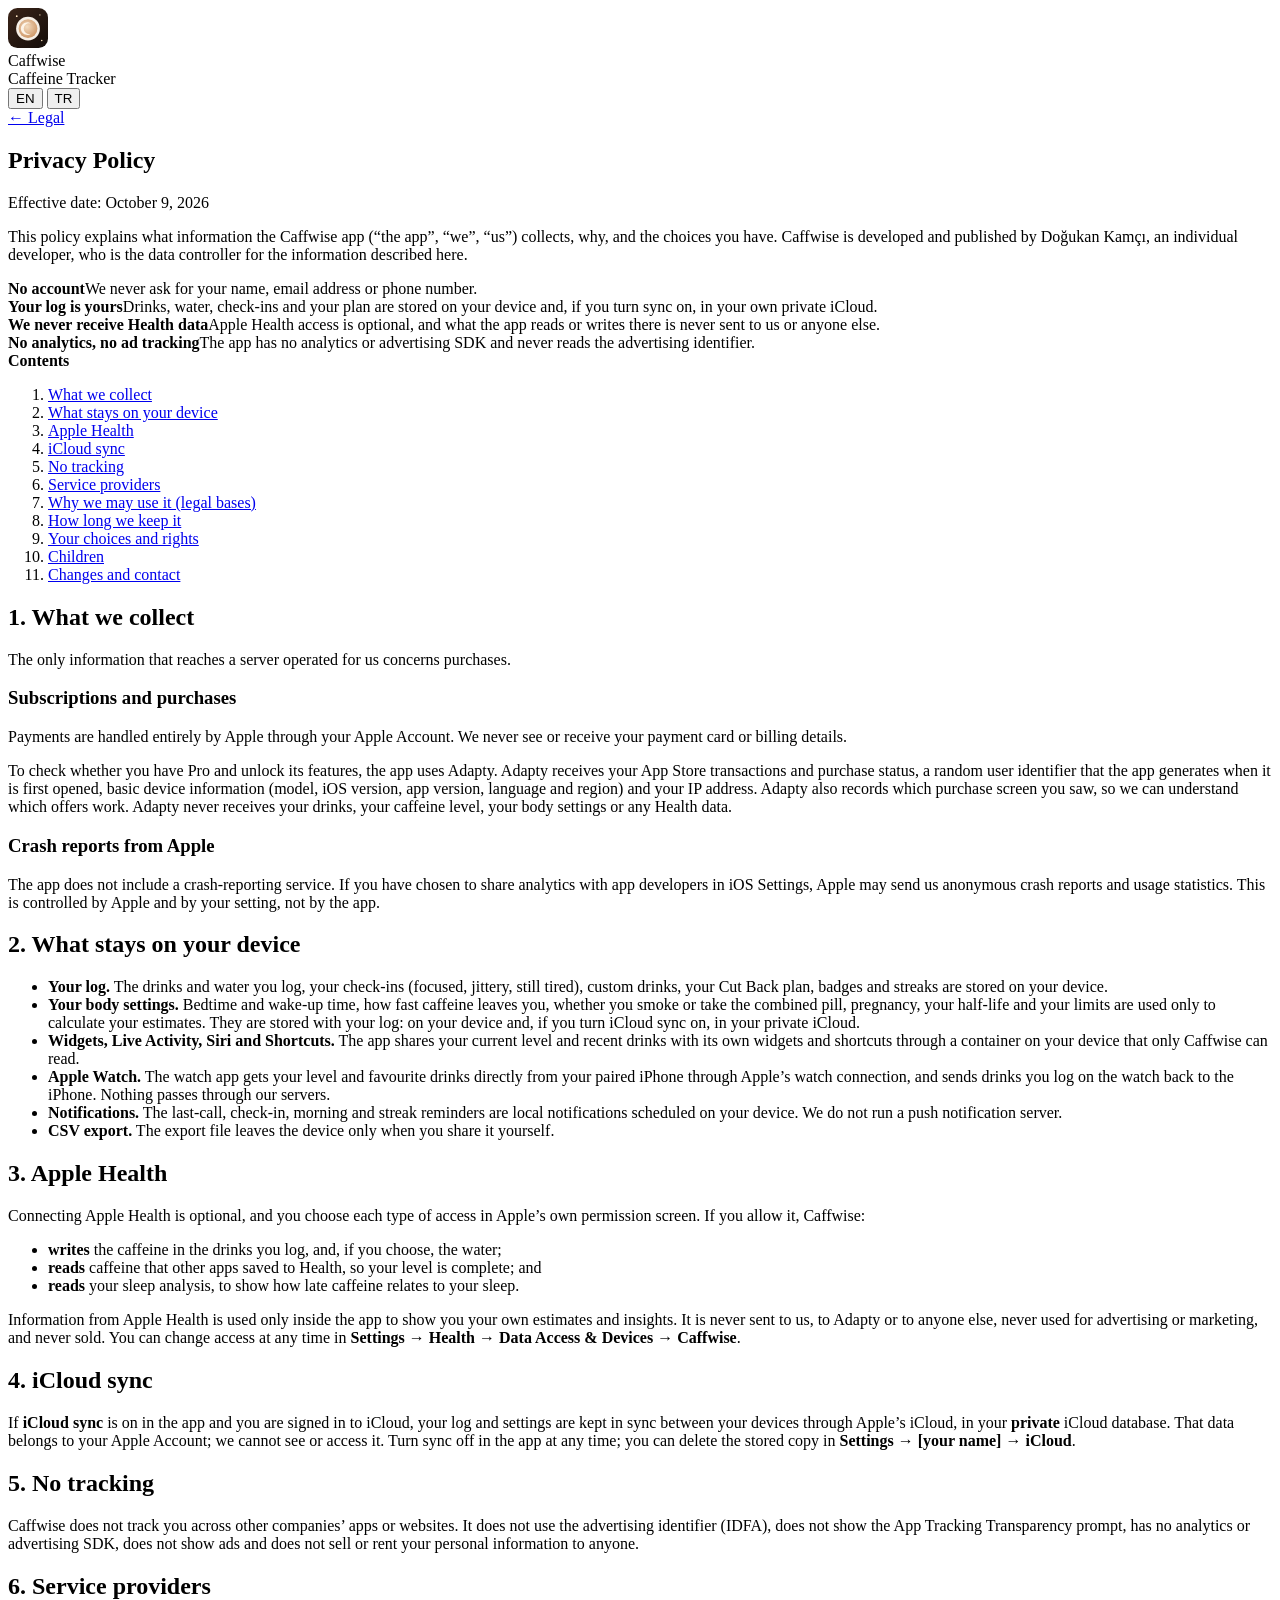
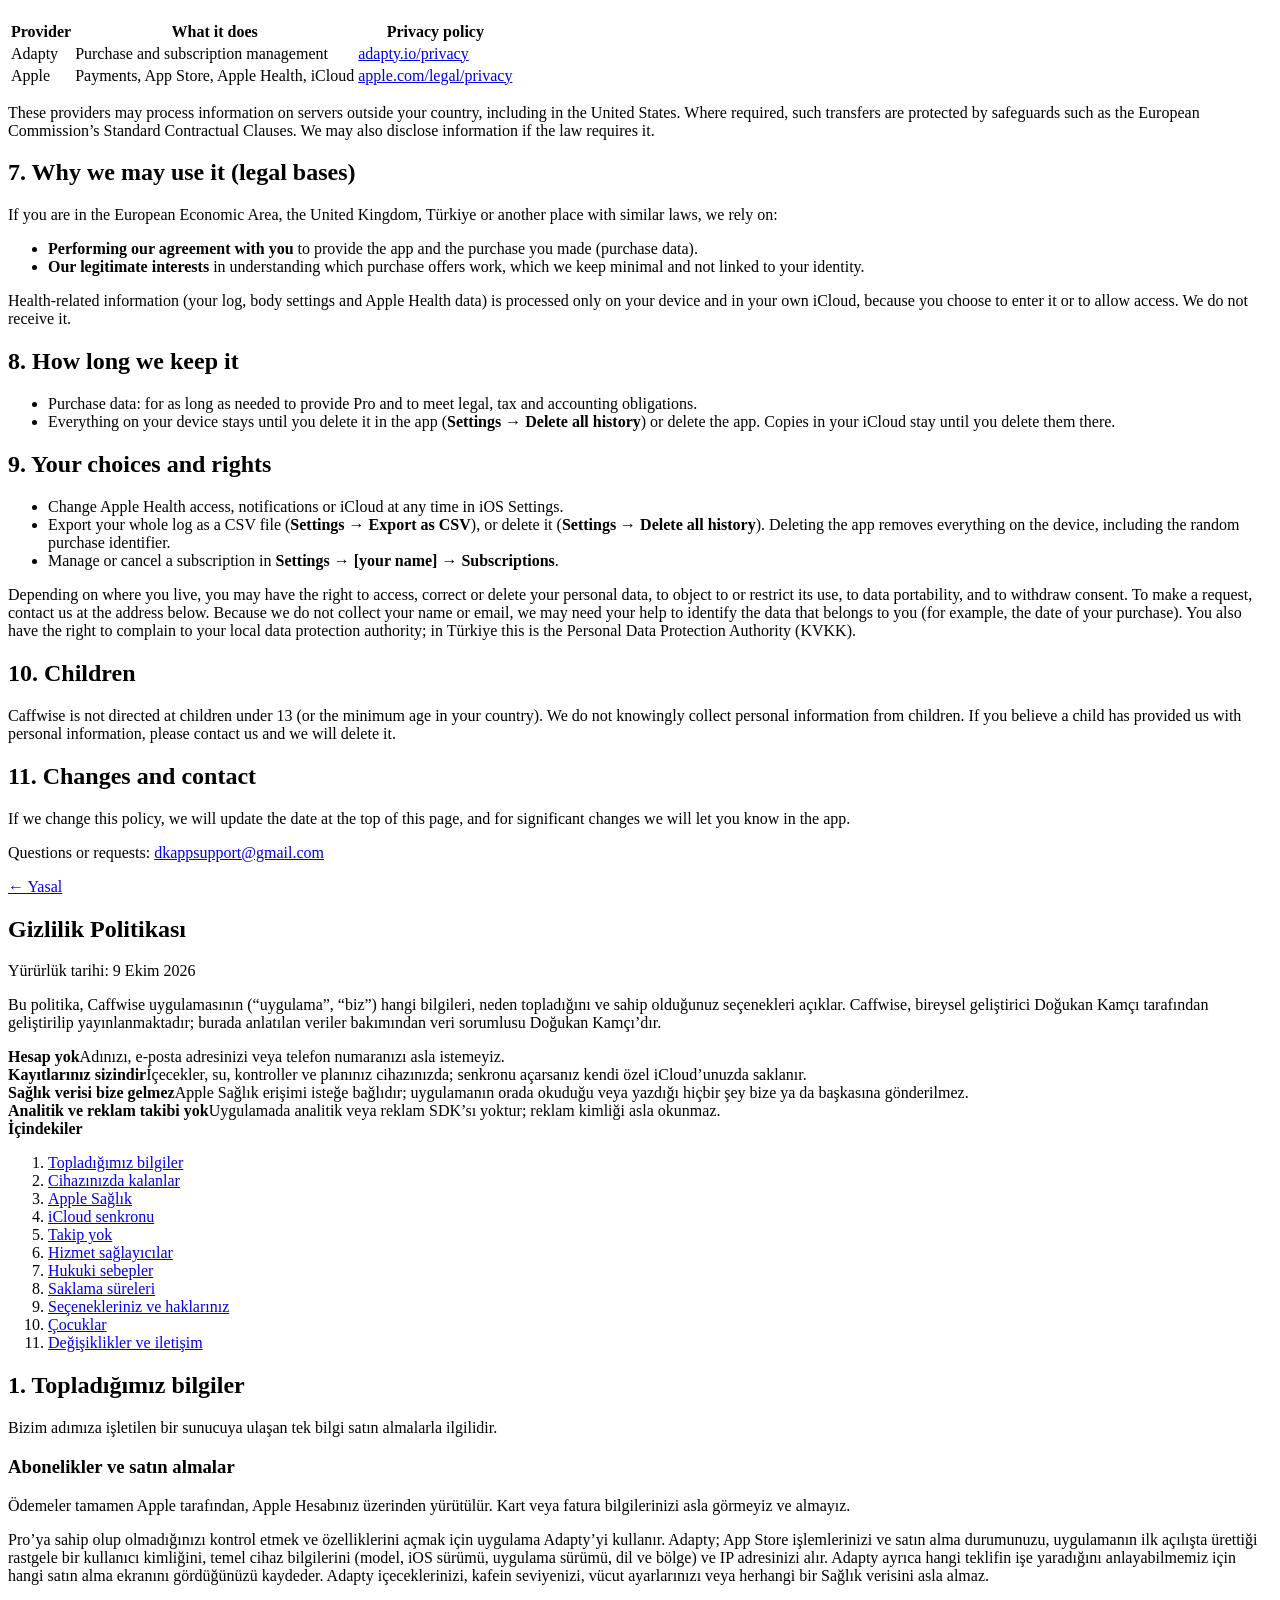
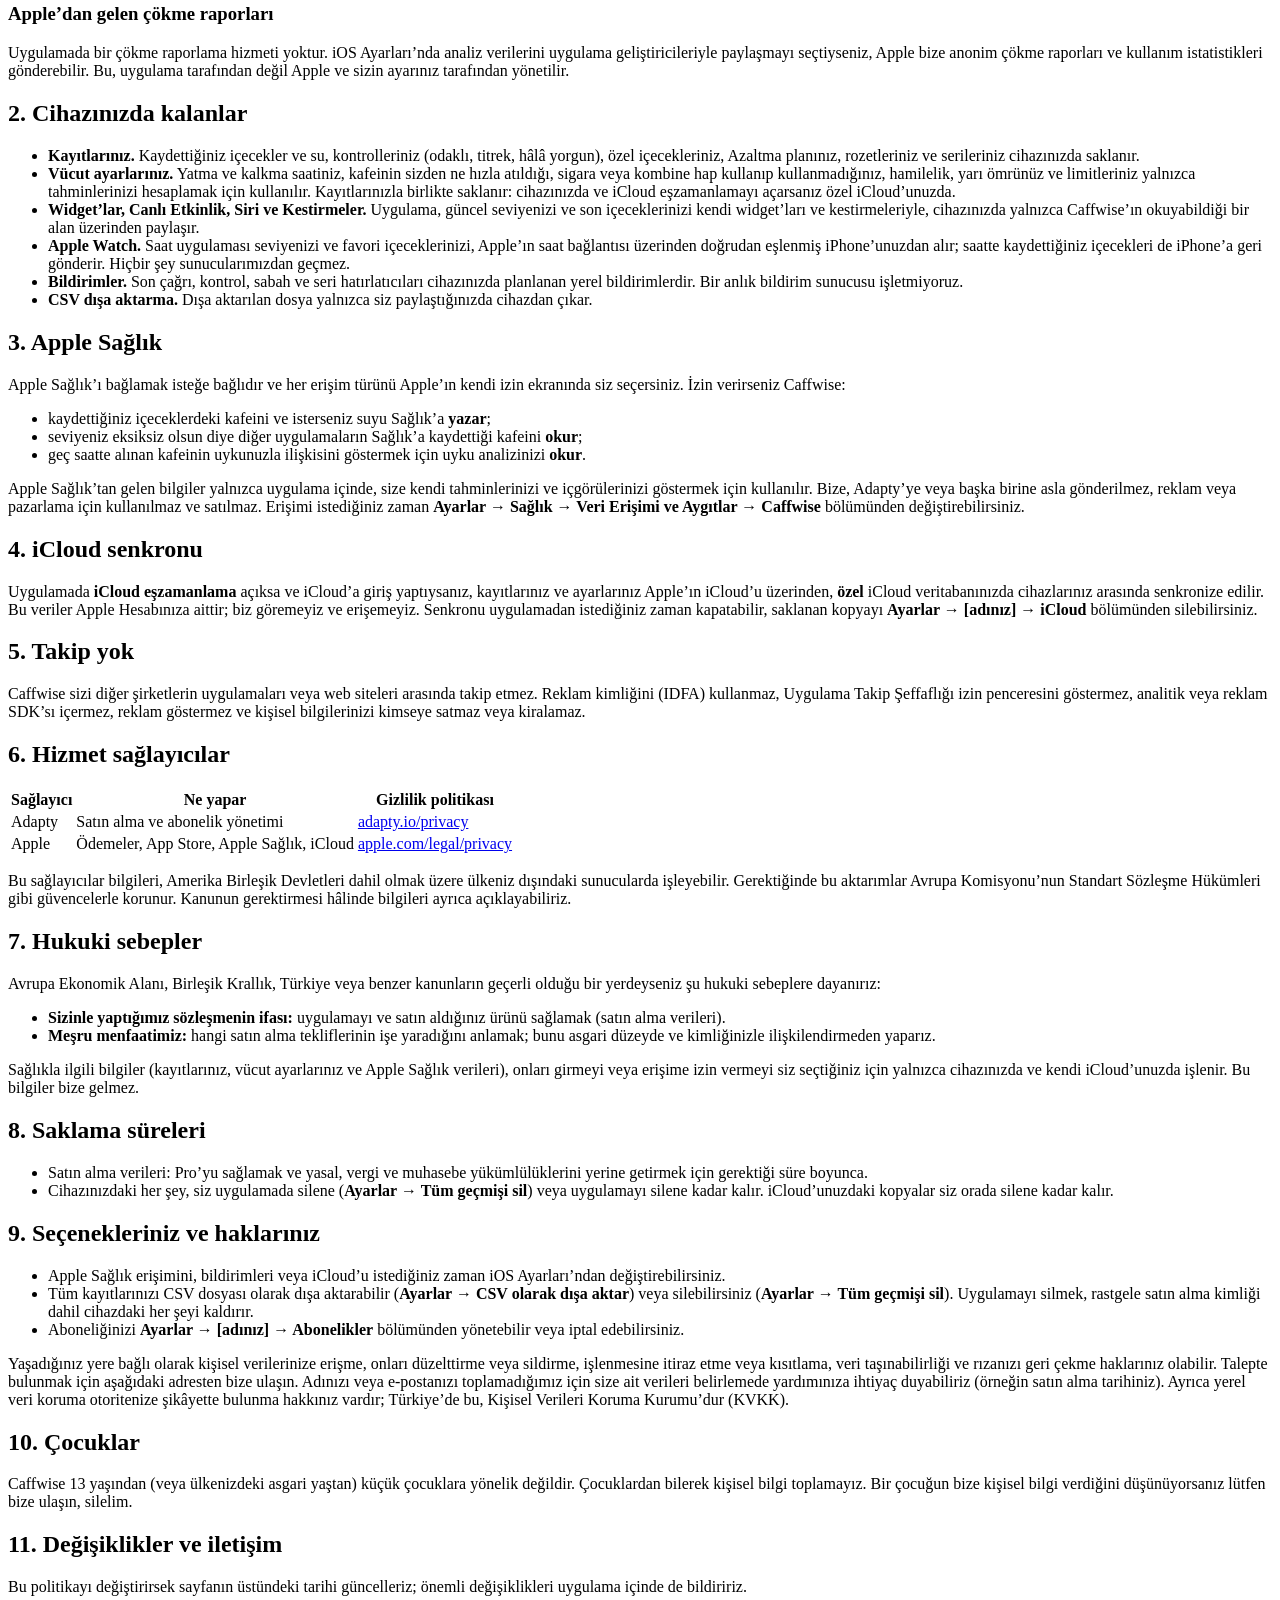
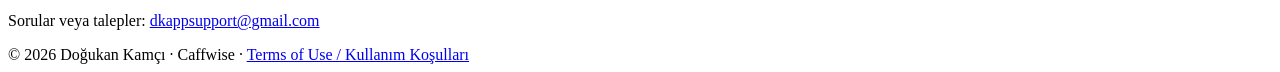
==== commit 5530284a: "Support address is now dkappsupport@gmail.com Co-Authored-By: Claude Opus 5.5 <noreply@anthropic.com" ====
--- a/privacy/index.html
+++ b/privacy/index.html
@@ -142,7 +142,7 @@
 
     <h2 id="en-changes">11. Changes and contact</h2>
     <p>If we change this policy, we will update the date at the top of this page, and for significant changes we will let you know in the app.</p>
-    <p>Questions or requests: <a href="mailto:caffwiseapp@gmail.com">caffwiseapp@gmail.com</a></p>
+    <p>Questions or requests: <a href="mailto:dkappsupport@gmail.com">dkappsupport@gmail.com</a></p>
   </article>
 
   <article data-lang="tr">
@@ -248,7 +248,7 @@
 
     <h2 id="tr-changes">11. Değişiklikler ve iletişim</h2>
     <p>Bu politikayı değiştirirsek sayfanın üstündeki tarihi güncelleriz; önemli değişiklikleri uygulama içinde de bildiririz.</p>
-    <p>Sorular veya talepler: <a href="mailto:caffwiseapp@gmail.com">caffwiseapp@gmail.com</a></p>
+    <p>Sorular veya talepler: <a href="mailto:dkappsupport@gmail.com">dkappsupport@gmail.com</a></p>
   </article>
 
   <footer>© 2026 Doğukan Kamçı · Caffwise · <a href="../terms/">Terms of Use / Kullanım Koşulları</a></footer>
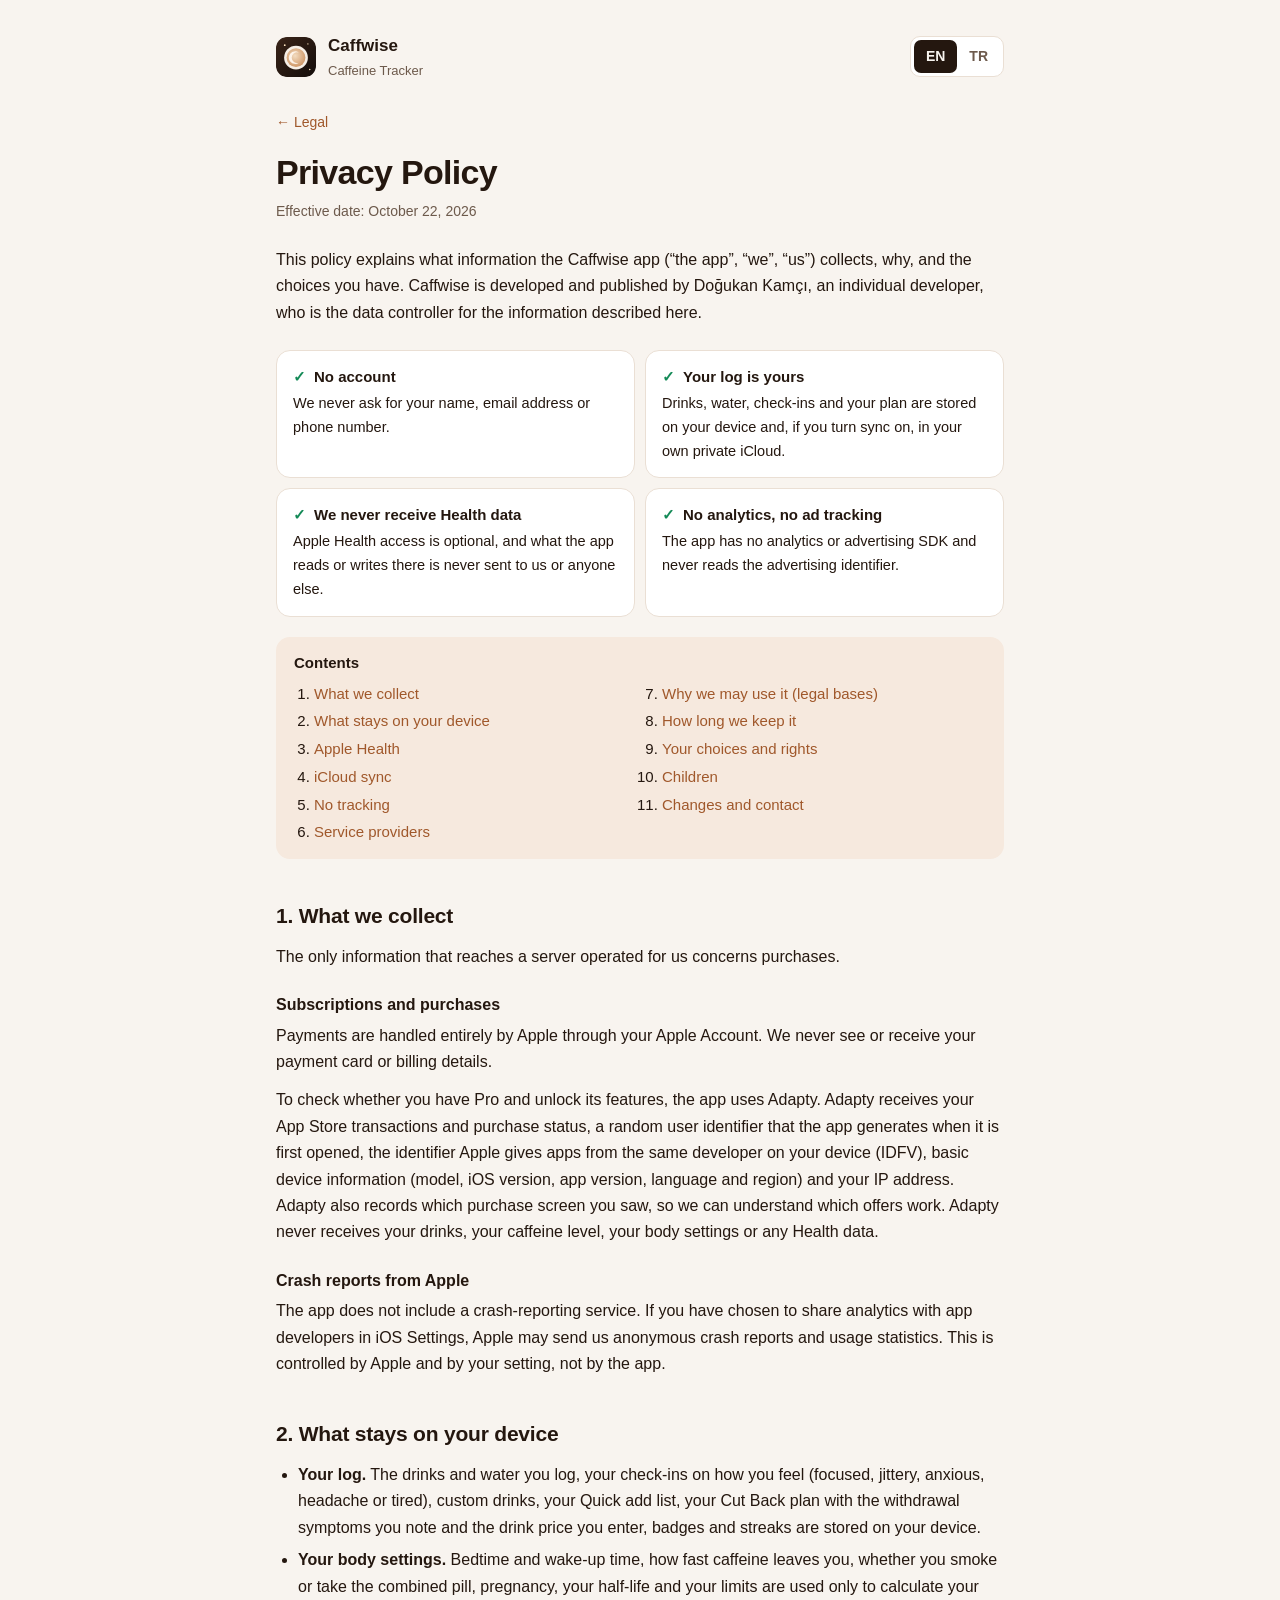
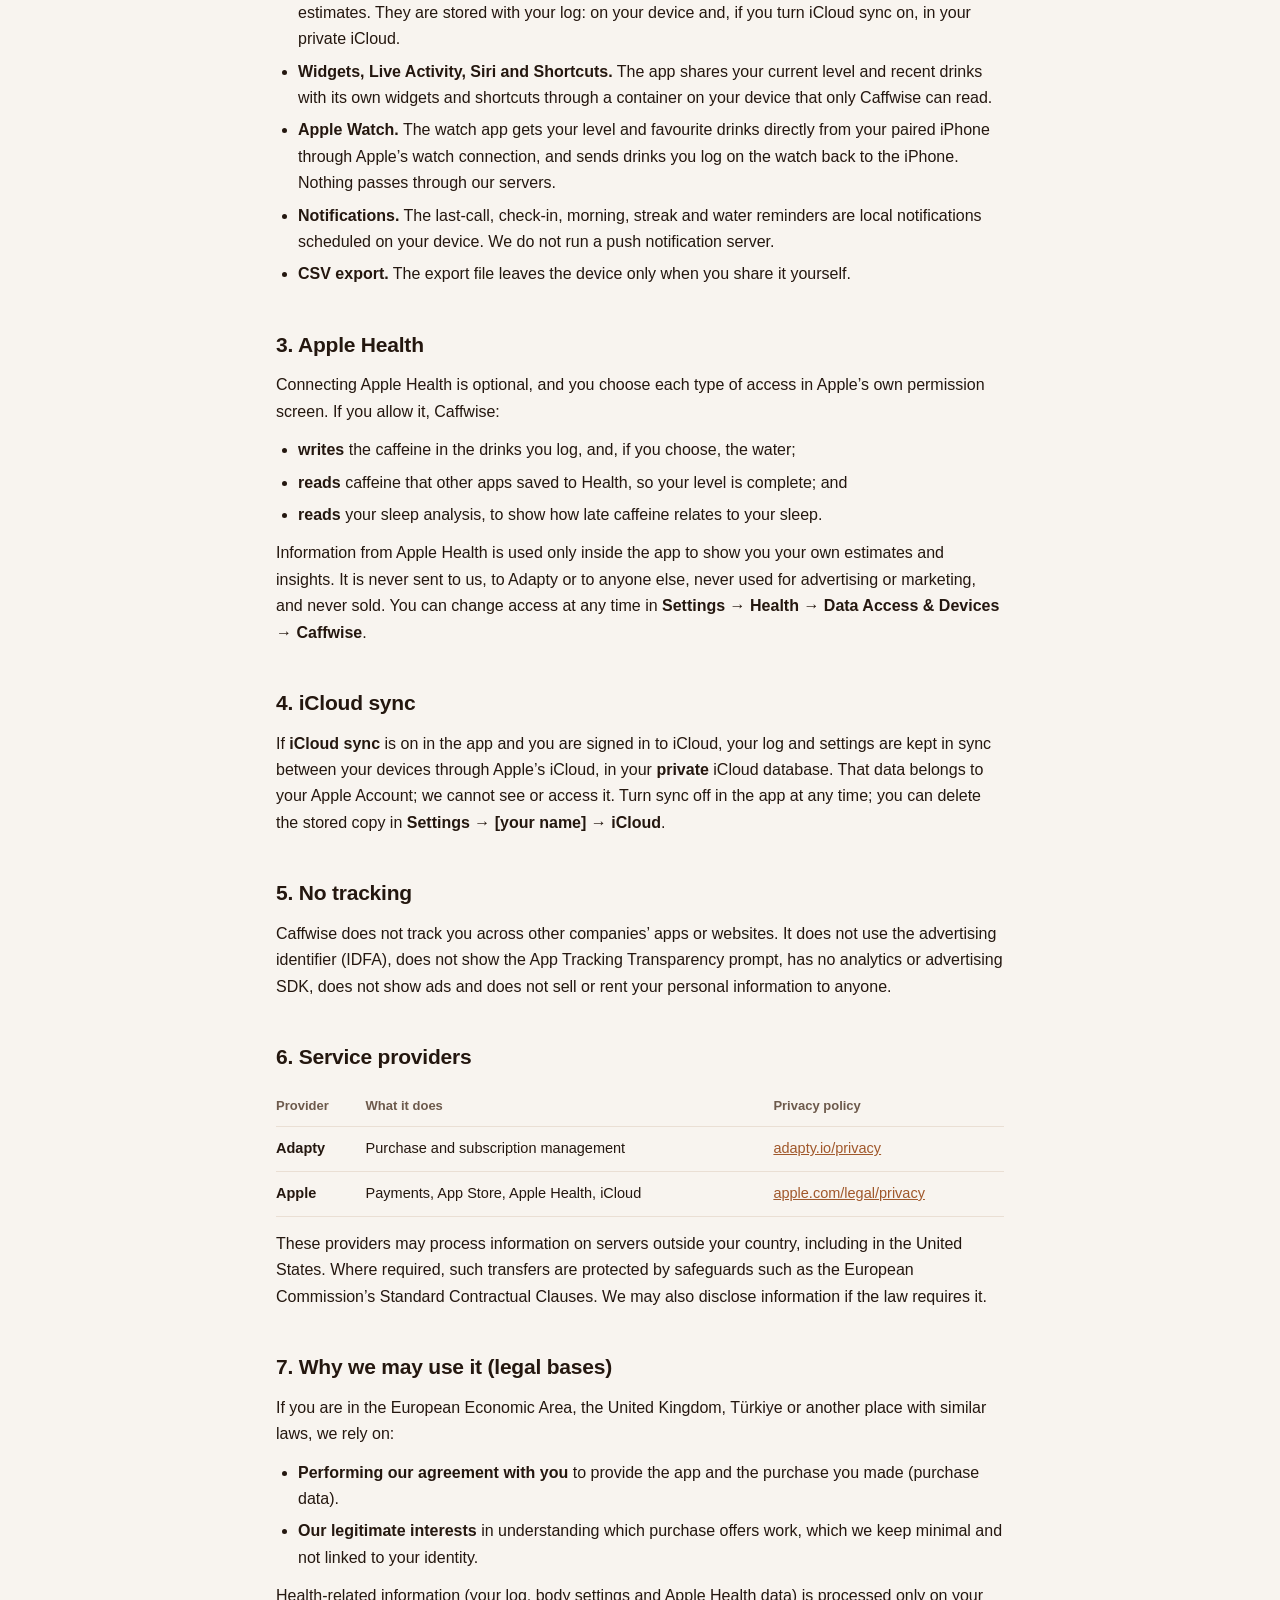
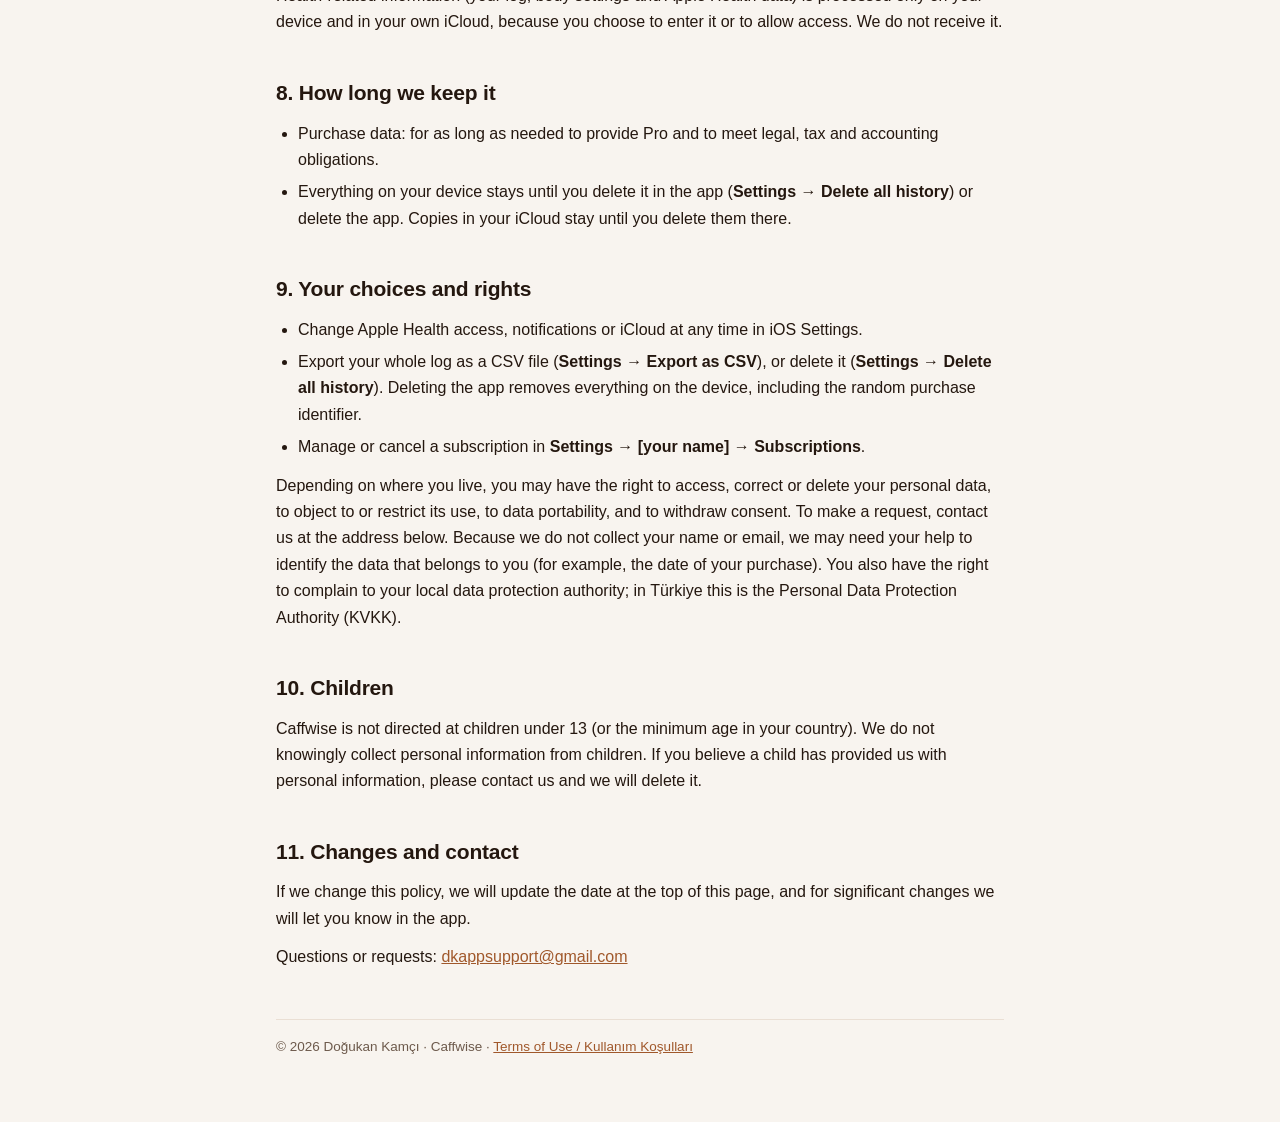
==== commit 97c121eb: "Pages load their stylesheet; text matches the current app The privacy, terms and support pages linke" ====
--- a/privacy/index.html
+++ b/privacy/index.html
@@ -5,7 +5,7 @@
   <meta name="viewport" content="width=device-width, initial-scale=1">
   <title>Caffwise Privacy Policy</title>
   <meta name="description" content="How the Caffwise iOS app handles your data.">
-  <link rel="stylesheet" href="styles.css">
+  <link rel="stylesheet" href="../styles.css">
   <script>
     // English unless the reader's browser prefers Turkish or the URL says ?lang=tr / #tr.
     (function () {
@@ -42,7 +42,7 @@
   <article data-lang="en">
     <a class="back" href="../">← Legal</a>
     <h1>Privacy Policy</h1>
-    <div class="meta">Effective date: October 9, 2026</div>
+    <div class="meta">Effective date: October 22, 2026</div>
 
     <p>This policy explains what information the Caffwise app (“the app”, “we”, “us”) collects, why, and the choices you have. Caffwise is developed and published by Doğukan Kamçı, an individual developer, who is the data controller for the information described here.</p>
 
@@ -75,18 +75,18 @@
 
     <h3>Subscriptions and purchases</h3>
     <p>Payments are handled entirely by Apple through your Apple Account. We never see or receive your payment card or billing details.</p>
-    <p>To check whether you have Pro and unlock its features, the app uses Adapty. Adapty receives your App Store transactions and purchase status, a random user identifier that the app generates when it is first opened, basic device information (model, iOS version, app version, language and region) and your IP address. Adapty also records which purchase screen you saw, so we can understand which offers work. Adapty never receives your drinks, your caffeine level, your body settings or any Health data.</p>
+    <p>To check whether you have Pro and unlock its features, the app uses Adapty. Adapty receives your App Store transactions and purchase status, a random user identifier that the app generates when it is first opened, the identifier Apple gives apps from the same developer on your device (IDFV), basic device information (model, iOS version, app version, language and region) and your IP address. Adapty also records which purchase screen you saw, so we can understand which offers work. Adapty never receives your drinks, your caffeine level, your body settings or any Health data.</p>
 
     <h3>Crash reports from Apple</h3>
     <p>The app does not include a crash-reporting service. If you have chosen to share analytics with app developers in iOS Settings, Apple may send us anonymous crash reports and usage statistics. This is controlled by Apple and by your setting, not by the app.</p>
 
     <h2 id="en-device">2. What stays on your device</h2>
     <ul>
-      <li><b>Your log.</b> The drinks and water you log, your check-ins (focused, jittery, still tired), custom drinks, your Cut Back plan, badges and streaks are stored on your device.</li>
+      <li><b>Your log.</b> The drinks and water you log, your check-ins on how you feel (focused, jittery, anxious, headache or tired), custom drinks, your Quick add list, your Cut Back plan with the withdrawal symptoms you note and the drink price you enter, badges and streaks are stored on your device.</li>
       <li><b>Your body settings.</b> Bedtime and wake-up time, how fast caffeine leaves you, whether you smoke or take the combined pill, pregnancy, your half-life and your limits are used only to calculate your estimates. They are stored with your log: on your device and, if you turn iCloud sync on, in your private iCloud.</li>
       <li><b>Widgets, Live Activity, Siri and Shortcuts.</b> The app shares your current level and recent drinks with its own widgets and shortcuts through a container on your device that only Caffwise can read.</li>
       <li><b>Apple Watch.</b> The watch app gets your level and favourite drinks directly from your paired iPhone through Apple’s watch connection, and sends drinks you log on the watch back to the iPhone. Nothing passes through our servers.</li>
-      <li><b>Notifications.</b> The last-call, check-in, morning and streak reminders are local notifications scheduled on your device. We do not run a push notification server.</li>
+      <li><b>Notifications.</b> The last-call, check-in, morning, streak and water reminders are local notifications scheduled on your device. We do not run a push notification server.</li>
       <li><b>CSV export.</b> The export file leaves the device only when you share it yourself.</li>
     </ul>
 
@@ -148,13 +148,13 @@
   <article data-lang="tr">
     <a class="back" href="../">← Yasal</a>
     <h1>Gizlilik Politikası</h1>
-    <div class="meta">Yürürlük tarihi: 9 Ekim 2026</div>
+    <div class="meta">Yürürlük tarihi: 22 Ekim 2026</div>
 
     <p>Bu politika, Caffwise uygulamasının (“uygulama”, “biz”) hangi bilgileri, neden topladığını ve sahip olduğunuz seçenekleri açıklar. Caffwise, bireysel geliştirici Doğukan Kamçı tarafından geliştirilip yayınlanmaktadır; burada anlatılan veriler bakımından veri sorumlusu Doğukan Kamçı’dır.</p>
 
     <div class="glance">
       <div><b>Hesap yok</b>Adınızı, e-posta adresinizi veya telefon numaranızı asla istemeyiz.</div>
-      <div><b>Kayıtlarınız sizindir</b>İçecekler, su, kontroller ve planınız cihazınızda; senkronu açarsanız kendi özel iCloud’unuzda saklanır.</div>
+      <div><b>Kayıtlarınız sizindir</b>İçecekler, su, his kayıtları ve planınız cihazınızda; eşzamanlamayı açarsanız kendi özel iCloud’unuzda saklanır.</div>
       <div><b>Sağlık verisi bize gelmez</b>Apple Sağlık erişimi isteğe bağlıdır; uygulamanın orada okuduğu veya yazdığı hiçbir şey bize ya da başkasına gönderilmez.</div>
       <div><b>Analitik ve reklam takibi yok</b>Uygulamada analitik veya reklam SDK’sı yoktur; reklam kimliği asla okunmaz.</div>
     </div>
@@ -165,7 +165,7 @@
         <li><a href="#tr-collect">Topladığımız bilgiler</a></li>
         <li><a href="#tr-device">Cihazınızda kalanlar</a></li>
         <li><a href="#tr-health">Apple Sağlık</a></li>
-        <li><a href="#tr-icloud">iCloud senkronu</a></li>
+        <li><a href="#tr-icloud">iCloud eşzamanlama</a></li>
         <li><a href="#tr-tracking">Takip yok</a></li>
         <li><a href="#tr-providers">Hizmet sağlayıcılar</a></li>
         <li><a href="#tr-legal">Hukuki sebepler</a></li>
@@ -181,18 +181,18 @@
 
     <h3>Abonelikler ve satın almalar</h3>
     <p>Ödemeler tamamen Apple tarafından, Apple Hesabınız üzerinden yürütülür. Kart veya fatura bilgilerinizi asla görmeyiz ve almayız.</p>
-    <p>Pro’ya sahip olup olmadığınızı kontrol etmek ve özelliklerini açmak için uygulama Adapty’yi kullanır. Adapty; App Store işlemlerinizi ve satın alma durumunuzu, uygulamanın ilk açılışta ürettiği rastgele bir kullanıcı kimliğini, temel cihaz bilgilerini (model, iOS sürümü, uygulama sürümü, dil ve bölge) ve IP adresinizi alır. Adapty ayrıca hangi teklifin işe yaradığını anlayabilmemiz için hangi satın alma ekranını gördüğünüzü kaydeder. Adapty içeceklerinizi, kafein seviyenizi, vücut ayarlarınızı veya herhangi bir Sağlık verisini asla almaz.</p>
+    <p>Pro’ya sahip olup olmadığınızı kontrol etmek ve özelliklerini açmak için uygulama Adapty’yi kullanır. Adapty; App Store işlemlerinizi ve satın alma durumunuzu, uygulamanın ilk açılışta ürettiği rastgele bir kullanıcı kimliğini, Apple’ın cihazınızda aynı geliştiricinin uygulamalarına verdiği kimliği (IDFV), temel cihaz bilgilerini (model, iOS sürümü, uygulama sürümü, dil ve bölge) ve IP adresinizi alır. Adapty ayrıca hangi teklifin işe yaradığını anlayabilmemiz için hangi satın alma ekranını gördüğünüzü kaydeder. Adapty içeceklerinizi, kafein seviyenizi, vücut ayarlarınızı veya herhangi bir Sağlık verisini asla almaz.</p>
 
     <h3>Apple’dan gelen çökme raporları</h3>
     <p>Uygulamada bir çökme raporlama hizmeti yoktur. iOS Ayarları’nda analiz verilerini uygulama geliştiricileriyle paylaşmayı seçtiyseniz, Apple bize anonim çökme raporları ve kullanım istatistikleri gönderebilir. Bu, uygulama tarafından değil Apple ve sizin ayarınız tarafından yönetilir.</p>
 
     <h2 id="tr-device">2. Cihazınızda kalanlar</h2>
     <ul>
-      <li><b>Kayıtlarınız.</b> Kaydettiğiniz içecekler ve su, kontrolleriniz (odaklı, titrek, hâlâ yorgun), özel içecekleriniz, Azaltma planınız, rozetleriniz ve serileriniz cihazınızda saklanır.</li>
-      <li><b>Vücut ayarlarınız.</b> Yatma ve kalkma saatiniz, kafeinin sizden ne hızla atıldığı, sigara veya kombine hap kullanıp kullanmadığınız, hamilelik, yarı ömrünüz ve limitleriniz yalnızca tahminlerinizi hesaplamak için kullanılır. Kayıtlarınızla birlikte saklanır: cihazınızda ve iCloud eşzamanlamayı açarsanız özel iCloud’unuzda.</li>
+      <li><b>Kayıtlarınız.</b> Kaydettiğiniz içecekler ve su, nasıl hissettiğinize dair his kayıtlarınız (odaklı, titrek, kaygılı, baş ağrısı veya yorgun), özel içecekleriniz, Hızlı ekle listeniz, not ettiğiniz yoksunluk belirtileri ve girdiğiniz içecek fiyatıyla birlikte Azaltma planınız, rozetleriniz ve serileriniz cihazınızda saklanır.</li>
+      <li><b>Vücut ayarlarınız.</b> Yatma ve kalkma saatiniz, kafeinin sizden ne hızla atıldığı, sigara veya kombine hap kullanıp kullanmadığınız, hamilelik, yarılanma ömrünüz ve limitleriniz yalnızca tahminlerinizi hesaplamak için kullanılır. Kayıtlarınızla birlikte saklanır: cihazınızda ve iCloud eşzamanlamayı açarsanız özel iCloud’unuzda.</li>
       <li><b>Widget’lar, Canlı Etkinlik, Siri ve Kestirmeler.</b> Uygulama, güncel seviyenizi ve son içeceklerinizi kendi widget’ları ve kestirmeleriyle, cihazınızda yalnızca Caffwise’ın okuyabildiği bir alan üzerinden paylaşır.</li>
       <li><b>Apple Watch.</b> Saat uygulaması seviyenizi ve favori içeceklerinizi, Apple’ın saat bağlantısı üzerinden doğrudan eşlenmiş iPhone’unuzdan alır; saatte kaydettiğiniz içecekleri de iPhone’a geri gönderir. Hiçbir şey sunucularımızdan geçmez.</li>
-      <li><b>Bildirimler.</b> Son çağrı, kontrol, sabah ve seri hatırlatıcıları cihazınızda planlanan yerel bildirimlerdir. Bir anlık bildirim sunucusu işletmiyoruz.</li>
+      <li><b>Bildirimler.</b> Son saat, his kaydı, sabah, seri ve su hatırlatıcıları cihazınızda planlanan yerel bildirimlerdir. Bir anlık bildirim sunucusu işletmiyoruz.</li>
       <li><b>CSV dışa aktarma.</b> Dışa aktarılan dosya yalnızca siz paylaştığınızda cihazdan çıkar.</li>
     </ul>
 
@@ -205,8 +205,8 @@
     </ul>
     <p>Apple Sağlık’tan gelen bilgiler yalnızca uygulama içinde, size kendi tahminlerinizi ve içgörülerinizi göstermek için kullanılır. Bize, Adapty’ye veya başka birine asla gönderilmez, reklam veya pazarlama için kullanılmaz ve satılmaz. Erişimi istediğiniz zaman <b>Ayarlar → Sağlık → Veri Erişimi ve Aygıtlar → Caffwise</b> bölümünden değiştirebilirsiniz.</p>
 
-    <h2 id="tr-icloud">4. iCloud senkronu</h2>
-    <p>Uygulamada <b>iCloud eşzamanlama</b> açıksa ve iCloud’a giriş yaptıysanız, kayıtlarınız ve ayarlarınız Apple’ın iCloud’u üzerinden, <b>özel</b> iCloud veritabanınızda cihazlarınız arasında senkronize edilir. Bu veriler Apple Hesabınıza aittir; biz göremeyiz ve erişemeyiz. Senkronu uygulamadan istediğiniz zaman kapatabilir, saklanan kopyayı <b>Ayarlar → [adınız] → iCloud</b> bölümünden silebilirsiniz.</p>
+    <h2 id="tr-icloud">4. iCloud eşzamanlama</h2>
+    <p>Uygulamada <b>iCloud eşzamanlama</b> açıksa ve iCloud’a giriş yaptıysanız, kayıtlarınız ve ayarlarınız Apple’ın iCloud’u üzerinden, <b>özel</b> iCloud veritabanınızda cihazlarınız arasında eşzamanlanır. Bu veriler Apple Hesabınıza aittir; biz göremeyiz ve erişemeyiz. Eşzamanlamayı uygulamadan istediğiniz zaman kapatabilir, saklanan kopyayı <b>Ayarlar → [adınız] → iCloud</b> bölümünden silebilirsiniz.</p>
 
     <h2 id="tr-tracking">5. Takip yok</h2>
     <p>Caffwise sizi diğer şirketlerin uygulamaları veya web siteleri arasında takip etmez. Reklam kimliğini (IDFA) kullanmaz, Uygulama Takip Şeffaflığı izin penceresini göstermez, analitik veya reklam SDK’sı içermez, reklam göstermez ve kişisel bilgilerinizi kimseye satmaz veya kiralamaz.</p>
--- a/styles.css
+++ b/styles.css
@@ -0,0 +1,124 @@
+:root {
+      --bg: #f8f4ef;
+      --surface: #ffffff;
+      --text: #24170f;
+      --muted: #6d5a4c;
+      --border: #eadfd4;
+      --accent: #a0582b;
+      --accent-soft: #f6e9de;
+      --good: #148a57;
+      color-scheme: light;
+    }
+    @media (prefers-color-scheme: dark) {
+      :root:not([data-theme="light"]) {
+        --bg: #120c09;
+        --surface: #1e1510;
+        --text: #f3ebe3;
+        --muted: #b9a796;
+        --border: #382a20;
+        --accent: #e0a26f;
+        --accent-soft: #33231a;
+        --good: #3fd796;
+        color-scheme: dark;
+      }
+    }
+    :root[data-theme="dark"] {
+      --bg: #120c09;
+      --surface: #1e1510;
+      --text: #f3ebe3;
+      --muted: #b9a796;
+      --border: #382a20;
+      --accent: #e0a26f;
+      --accent-soft: #33231a;
+      --good: #3fd796;
+      color-scheme: dark;
+    }
+    * { box-sizing: border-box; }
+    html { -webkit-text-size-adjust: 100%; }
+    body {
+      margin: 0;
+      background: var(--bg);
+      color: var(--text);
+      font: 16px/1.65 -apple-system, BlinkMacSystemFont, "SF Pro Text", "Segoe UI", Roboto, sans-serif;
+      -webkit-font-smoothing: antialiased;
+    }
+    .wrap { max-width: 760px; margin: 0 auto; padding: 32px 16px 64px; }
+    header { display: flex; align-items: center; justify-content: space-between; gap: 16px; margin-bottom: 28px; }
+    .brand { display: flex; align-items: center; gap: 12px; }
+    .brand svg { flex: none; border-radius: 11px; }
+    .brand-name { font-weight: 700; font-size: 17px; }
+    .brand-sub { color: var(--muted); font-size: 13px; }
+    .lang { display: flex; background: var(--surface); border: 1px solid var(--border); border-radius: 10px; padding: 3px; }
+    .lang button {
+      border: 0; background: transparent; color: var(--muted); font: inherit; font-size: 14px; font-weight: 600;
+      padding: 5px 12px; border-radius: 7px; cursor: pointer;
+    }
+    .lang button[aria-pressed="true"] { background: var(--text); color: var(--bg); }
+    h1 { font-size: 34px; line-height: 1.15; letter-spacing: -0.02em; margin: 0 0 8px; }
+    h2 { font-size: 21px; letter-spacing: -0.01em; margin: 40px 0 10px; scroll-margin-top: 16px; }
+    h3 { font-size: 16px; margin: 22px 0 4px; }
+    p, ul { margin: 0 0 12px; }
+    ul { padding-left: 22px; }
+    li { margin-bottom: 6px; }
+    a { color: var(--accent); }
+    .meta { color: var(--muted); font-size: 14px; margin-bottom: 24px; }
+    .glance {
+      display: grid; grid-template-columns: repeat(2, minmax(0, 1fr)); gap: 10px; margin: 24px 0 8px;
+    }
+    .glance div {
+      background: var(--surface); border: 1px solid var(--border); border-radius: 14px; padding: 14px 16px; font-size: 14.5px;
+    }
+    .glance b { display: block; font-size: 15px; margin-bottom: 2px; }
+    .glance b::before { content: "✓"; color: var(--good); margin-right: 8px; }
+    .card {
+      background: var(--surface); border: 1px solid var(--border); border-radius: 14px; padding: 4px 18px 8px; margin: 12px 0;
+    }
+    .toc { background: var(--accent-soft); border-radius: 14px; padding: 14px 18px; margin: 20px 0; font-size: 15px; }
+    .toc ol { margin: 6px 0 0; padding-left: 20px; columns: 2; column-gap: 24px; }
+    .toc li { margin-bottom: 3px; break-inside: avoid; }
+    .toc a { text-decoration: none; }
+    table { width: 100%; border-collapse: collapse; font-size: 14.5px; margin: 8px 0 14px; }
+    th, td { text-align: left; vertical-align: top; padding: 10px 10px 10px 0; border-bottom: 1px solid var(--border); }
+    th { color: var(--muted); font-weight: 600; font-size: 13px; }
+    td:first-child { font-weight: 600; white-space: nowrap; }
+    footer { margin-top: 48px; color: var(--muted); font-size: 13.5px; border-top: 1px solid var(--border); padding-top: 16px; }
+    [data-lang] { display: none; }
+    html[lang="en"] [data-lang="en"], html[lang="tr"] [data-lang="tr"] { display: block; }
+    @media (max-width: 560px) {
+      h1 { font-size: 28px; }
+      .glance { grid-template-columns: 1fr; }
+      .toc ol { columns: 1; }
+      table, thead, tbody, tr, th, td { display: block; }
+      thead { display: none; }
+      td { border: 0; padding: 2px 0; }
+      td:first-child { padding-top: 12px; white-space: normal; }
+      tr { border-bottom: 1px solid var(--border); padding-bottom: 10px; }
+    }
+
+/* Landing page cards */
+.pick { display: grid; gap: 12px; margin-top: 24px; }
+.pick a {
+  display: block; background: var(--surface); border: 1px solid var(--border); border-radius: 14px;
+  padding: 18px 20px; text-decoration: none; color: inherit;
+}
+.pick a:hover { border-color: var(--accent); }
+.pick b { display: block; font-size: 17px; margin-bottom: 2px; }
+.pick span { color: var(--muted); font-size: 14.5px; }
+.back { display: inline-block; margin-bottom: 18px; font-size: 14px; text-decoration: none; }
+
+/* Support page */
+.contact {
+  display: block; background: var(--accent-soft); border: 1px solid var(--border); border-radius: 14px;
+  padding: 20px; margin: 8px 0 12px;
+}
+.contact > b { display: block; font-size: 15px; color: var(--muted); margin-bottom: 4px; }
+.contact-mail { display: inline-block; font-size: 22px; font-weight: 700; word-break: break-all; margin-bottom: 14px; }
+.contact-button {
+  display: block; width: fit-content; background: var(--accent); color: #fff; font-weight: 600;
+  padding: 10px 18px; border-radius: 10px; text-decoration: none; margin-bottom: 14px;
+}
+.contact span { display: block; color: var(--muted); font-size: 14px; }
+@media (prefers-color-scheme: dark) {
+  :root:not([data-theme="light"]) .contact-button { color: #120c09; }
+}
+:root[data-theme="dark"] .contact-button { color: #120c09; }
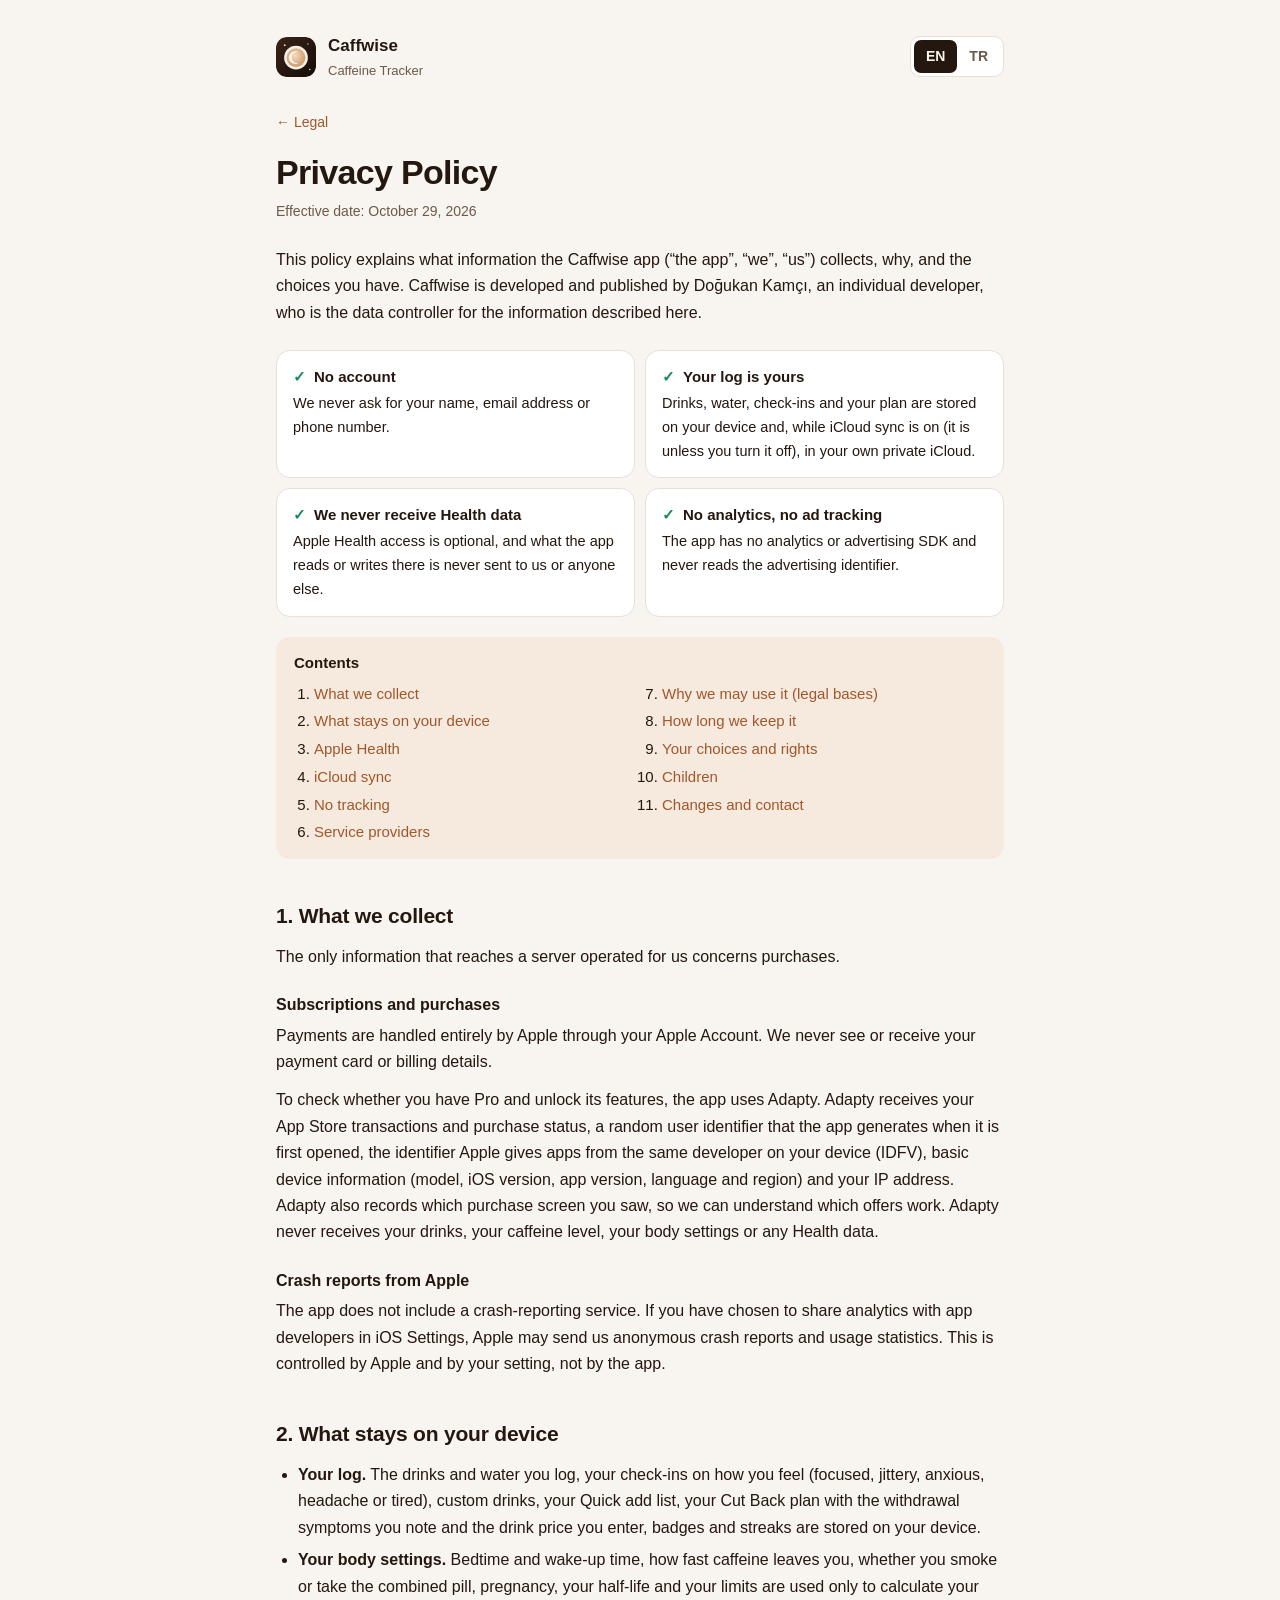
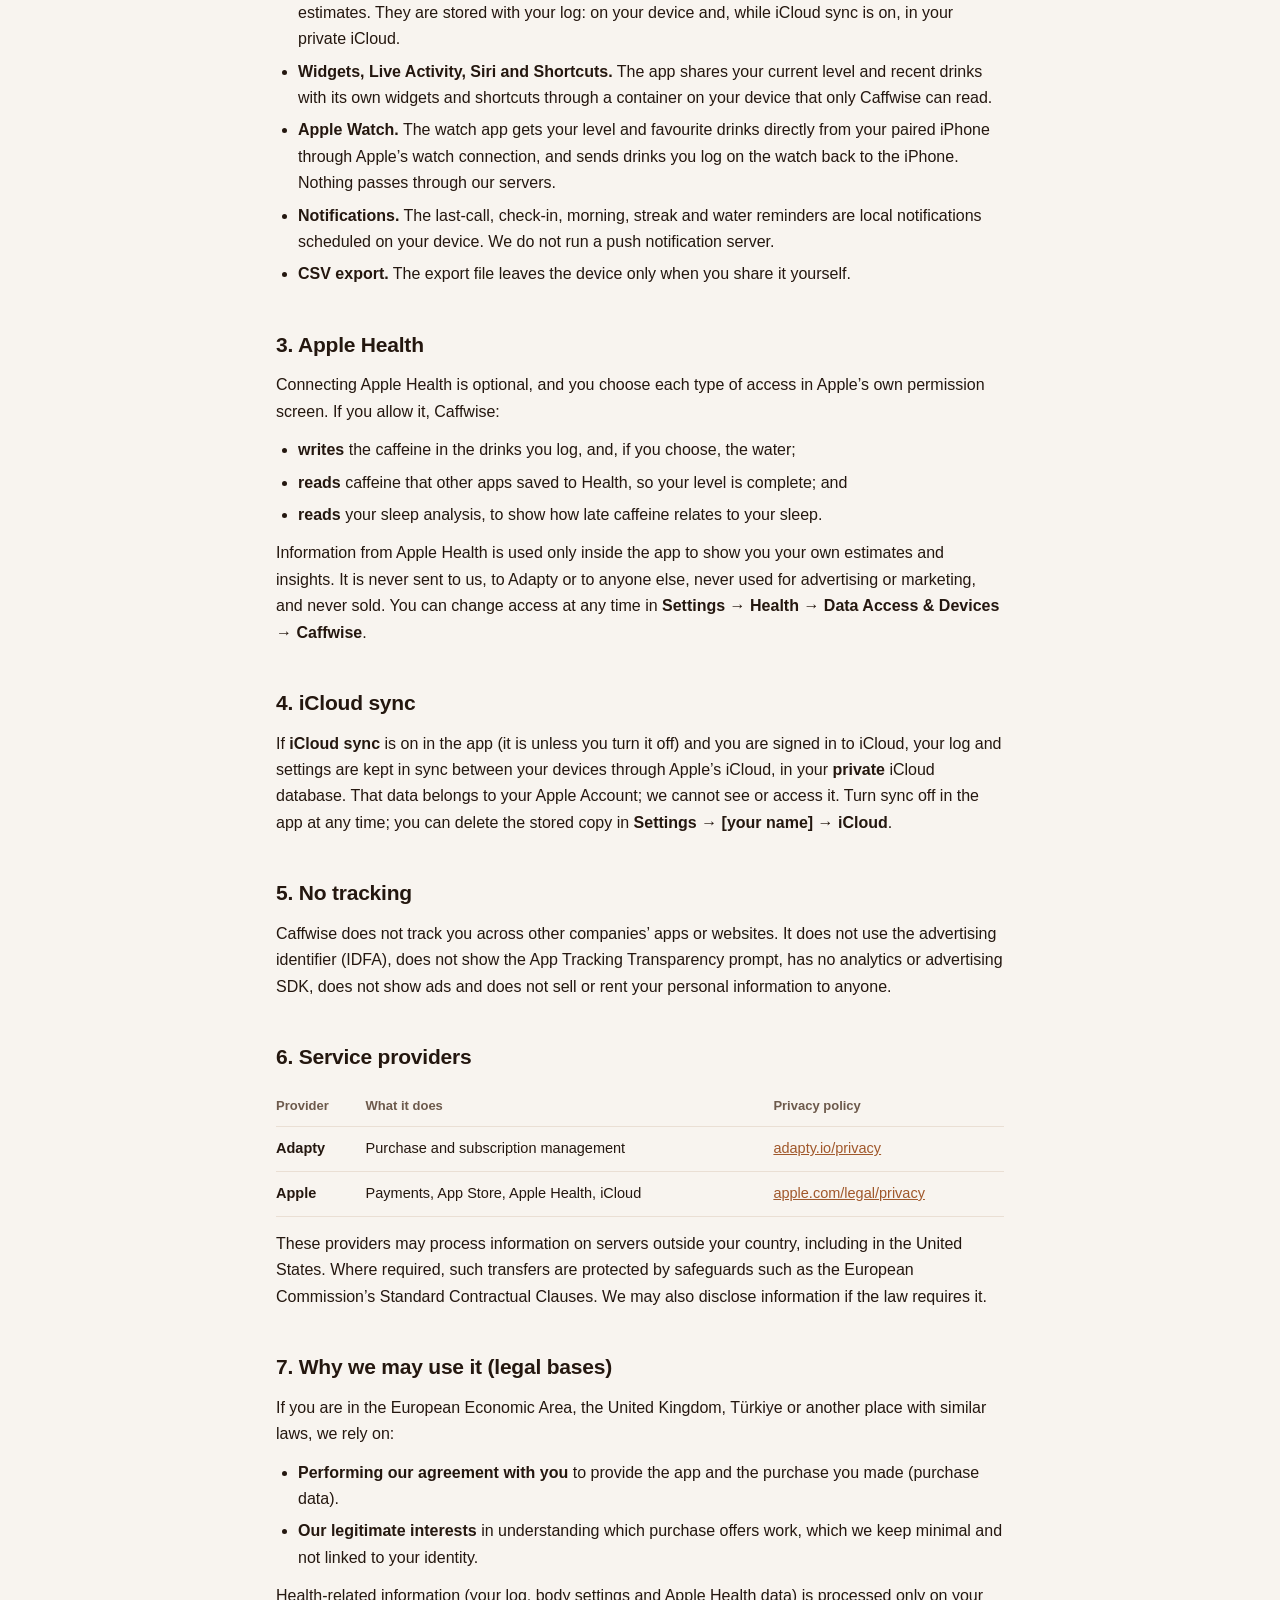
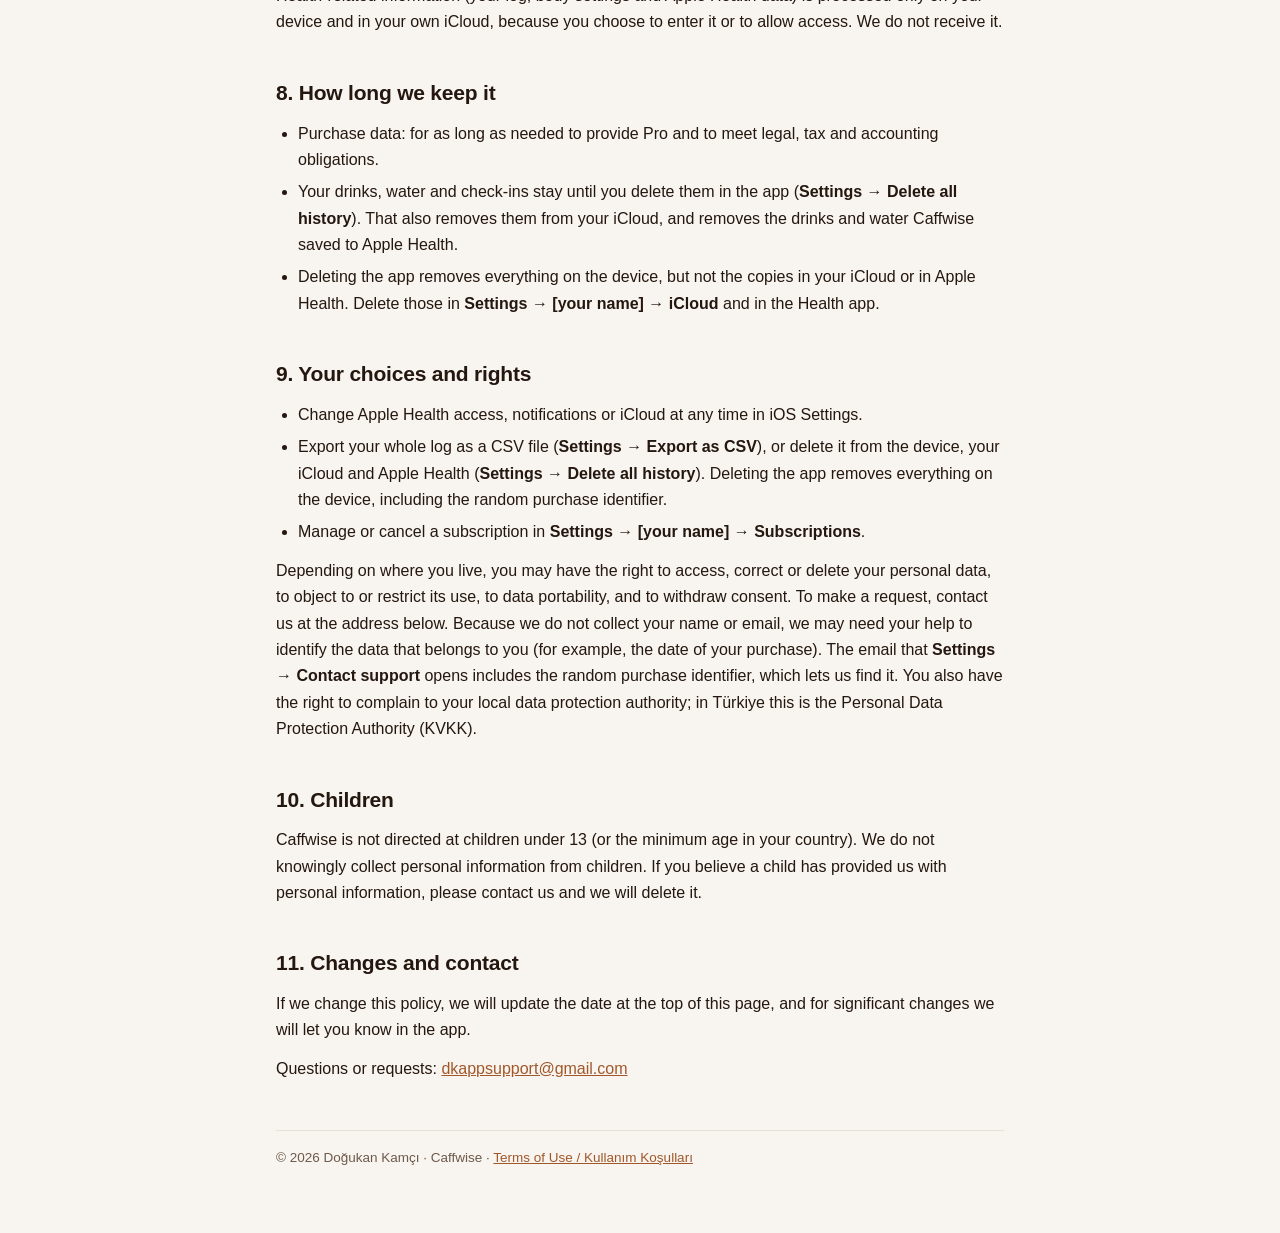
==== commit cd2bbb01: "Delete all history and iCloud sync are described as the app does them - Delete all history also remo" ====
--- a/privacy/index.html
+++ b/privacy/index.html
@@ -42,13 +42,13 @@
   <article data-lang="en">
     <a class="back" href="../">← Legal</a>
     <h1>Privacy Policy</h1>
-    <div class="meta">Effective date: October 22, 2026</div>
+    <div class="meta">Effective date: October 29, 2026</div>
 
     <p>This policy explains what information the Caffwise app (“the app”, “we”, “us”) collects, why, and the choices you have. Caffwise is developed and published by Doğukan Kamçı, an individual developer, who is the data controller for the information described here.</p>
 
     <div class="glance">
       <div><b>No account</b>We never ask for your name, email address or phone number.</div>
-      <div><b>Your log is yours</b>Drinks, water, check-ins and your plan are stored on your device and, if you turn sync on, in your own private iCloud.</div>
+      <div><b>Your log is yours</b>Drinks, water, check-ins and your plan are stored on your device and, while iCloud sync is on (it is unless you turn it off), in your own private iCloud.</div>
       <div><b>We never receive Health data</b>Apple Health access is optional, and what the app reads or writes there is never sent to us or anyone else.</div>
       <div><b>No analytics, no ad tracking</b>The app has no analytics or advertising SDK and never reads the advertising identifier.</div>
     </div>
@@ -83,7 +83,7 @@
     <h2 id="en-device">2. What stays on your device</h2>
     <ul>
       <li><b>Your log.</b> The drinks and water you log, your check-ins on how you feel (focused, jittery, anxious, headache or tired), custom drinks, your Quick add list, your Cut Back plan with the withdrawal symptoms you note and the drink price you enter, badges and streaks are stored on your device.</li>
-      <li><b>Your body settings.</b> Bedtime and wake-up time, how fast caffeine leaves you, whether you smoke or take the combined pill, pregnancy, your half-life and your limits are used only to calculate your estimates. They are stored with your log: on your device and, if you turn iCloud sync on, in your private iCloud.</li>
+      <li><b>Your body settings.</b> Bedtime and wake-up time, how fast caffeine leaves you, whether you smoke or take the combined pill, pregnancy, your half-life and your limits are used only to calculate your estimates. They are stored with your log: on your device and, while iCloud sync is on, in your private iCloud.</li>
       <li><b>Widgets, Live Activity, Siri and Shortcuts.</b> The app shares your current level and recent drinks with its own widgets and shortcuts through a container on your device that only Caffwise can read.</li>
       <li><b>Apple Watch.</b> The watch app gets your level and favourite drinks directly from your paired iPhone through Apple’s watch connection, and sends drinks you log on the watch back to the iPhone. Nothing passes through our servers.</li>
       <li><b>Notifications.</b> The last-call, check-in, morning, streak and water reminders are local notifications scheduled on your device. We do not run a push notification server.</li>
@@ -100,7 +100,7 @@
     <p>Information from Apple Health is used only inside the app to show you your own estimates and insights. It is never sent to us, to Adapty or to anyone else, never used for advertising or marketing, and never sold. You can change access at any time in <b>Settings → Health → Data Access &amp; Devices → Caffwise</b>.</p>
 
     <h2 id="en-icloud">4. iCloud sync</h2>
-    <p>If <b>iCloud sync</b> is on in the app and you are signed in to iCloud, your log and settings are kept in sync between your devices through Apple’s iCloud, in your <b>private</b> iCloud database. That data belongs to your Apple Account; we cannot see or access it. Turn sync off in the app at any time; you can delete the stored copy in <b>Settings → [your name] → iCloud</b>.</p>
+    <p>If <b>iCloud sync</b> is on in the app (it is unless you turn it off) and you are signed in to iCloud, your log and settings are kept in sync between your devices through Apple’s iCloud, in your <b>private</b> iCloud database. That data belongs to your Apple Account; we cannot see or access it. Turn sync off in the app at any time; you can delete the stored copy in <b>Settings → [your name] → iCloud</b>.</p>
 
     <h2 id="en-tracking">5. No tracking</h2>
     <p>Caffwise does not track you across other companies’ apps or websites. It does not use the advertising identifier (IDFA), does not show the App Tracking Transparency prompt, has no analytics or advertising SDK, does not show ads and does not sell or rent your personal information to anyone.</p>
@@ -126,16 +126,17 @@
     <h2 id="en-retention">8. How long we keep it</h2>
     <ul>
       <li>Purchase data: for as long as needed to provide Pro and to meet legal, tax and accounting obligations.</li>
-      <li>Everything on your device stays until you delete it in the app (<b>Settings → Delete all history</b>) or delete the app. Copies in your iCloud stay until you delete them there.</li>
+      <li>Your drinks, water and check-ins stay until you delete them in the app (<b>Settings → Delete all history</b>). That also removes them from your iCloud, and removes the drinks and water Caffwise saved to Apple Health.</li>
+      <li>Deleting the app removes everything on the device, but not the copies in your iCloud or in Apple Health. Delete those in <b>Settings → [your name] → iCloud</b> and in the Health app.</li>
     </ul>
 
     <h2 id="en-rights">9. Your choices and rights</h2>
     <ul>
       <li>Change Apple Health access, notifications or iCloud at any time in iOS Settings.</li>
-      <li>Export your whole log as a CSV file (<b>Settings → Export as CSV</b>), or delete it (<b>Settings → Delete all history</b>). Deleting the app removes everything on the device, including the random purchase identifier.</li>
+      <li>Export your whole log as a CSV file (<b>Settings → Export as CSV</b>), or delete it from the device, your iCloud and Apple Health (<b>Settings → Delete all history</b>). Deleting the app removes everything on the device, including the random purchase identifier.</li>
       <li>Manage or cancel a subscription in <b>Settings → [your name] → Subscriptions</b>.</li>
     </ul>
-    <p>Depending on where you live, you may have the right to access, correct or delete your personal data, to object to or restrict its use, to data portability, and to withdraw consent. To make a request, contact us at the address below. Because we do not collect your name or email, we may need your help to identify the data that belongs to you (for example, the date of your purchase). You also have the right to complain to your local data protection authority; in Türkiye this is the Personal Data Protection Authority (KVKK).</p>
+    <p>Depending on where you live, you may have the right to access, correct or delete your personal data, to object to or restrict its use, to data portability, and to withdraw consent. To make a request, contact us at the address below. Because we do not collect your name or email, we may need your help to identify the data that belongs to you (for example, the date of your purchase). The email that <b>Settings → Contact support</b> opens includes the random purchase identifier, which lets us find it. You also have the right to complain to your local data protection authority; in Türkiye this is the Personal Data Protection Authority (KVKK).</p>
 
     <h2 id="en-children">10. Children</h2>
     <p>Caffwise is not directed at children under 13 (or the minimum age in your country). We do not knowingly collect personal information from children. If you believe a child has provided us with personal information, please contact us and we will delete it.</p>
@@ -148,13 +149,13 @@
   <article data-lang="tr">
     <a class="back" href="../">← Yasal</a>
     <h1>Gizlilik Politikası</h1>
-    <div class="meta">Yürürlük tarihi: 22 Ekim 2026</div>
+    <div class="meta">Yürürlük tarihi: 29 Ekim 2026</div>
 
     <p>Bu politika, Caffwise uygulamasının (“uygulama”, “biz”) hangi bilgileri, neden topladığını ve sahip olduğunuz seçenekleri açıklar. Caffwise, bireysel geliştirici Doğukan Kamçı tarafından geliştirilip yayınlanmaktadır; burada anlatılan veriler bakımından veri sorumlusu Doğukan Kamçı’dır.</p>
 
     <div class="glance">
       <div><b>Hesap yok</b>Adınızı, e-posta adresinizi veya telefon numaranızı asla istemeyiz.</div>
-      <div><b>Kayıtlarınız sizindir</b>İçecekler, su, his kayıtları ve planınız cihazınızda; eşzamanlamayı açarsanız kendi özel iCloud’unuzda saklanır.</div>
+      <div><b>Kayıtlarınız sizindir</b>İçecekler, su, his kayıtları ve planınız cihazınızda ve iCloud eşzamanlama açıkken (siz kapatmadıkça açıktır) kendi özel iCloud’unuzda saklanır.</div>
       <div><b>Sağlık verisi bize gelmez</b>Apple Sağlık erişimi isteğe bağlıdır; uygulamanın orada okuduğu veya yazdığı hiçbir şey bize ya da başkasına gönderilmez.</div>
       <div><b>Analitik ve reklam takibi yok</b>Uygulamada analitik veya reklam SDK’sı yoktur; reklam kimliği asla okunmaz.</div>
     </div>
@@ -189,7 +190,7 @@
     <h2 id="tr-device">2. Cihazınızda kalanlar</h2>
     <ul>
       <li><b>Kayıtlarınız.</b> Kaydettiğiniz içecekler ve su, nasıl hissettiğinize dair his kayıtlarınız (odaklı, titrek, kaygılı, baş ağrısı veya yorgun), özel içecekleriniz, Hızlı ekle listeniz, not ettiğiniz yoksunluk belirtileri ve girdiğiniz içecek fiyatıyla birlikte Azaltma planınız, rozetleriniz ve serileriniz cihazınızda saklanır.</li>
-      <li><b>Vücut ayarlarınız.</b> Yatma ve kalkma saatiniz, kafeinin sizden ne hızla atıldığı, sigara veya kombine hap kullanıp kullanmadığınız, hamilelik, yarılanma ömrünüz ve limitleriniz yalnızca tahminlerinizi hesaplamak için kullanılır. Kayıtlarınızla birlikte saklanır: cihazınızda ve iCloud eşzamanlamayı açarsanız özel iCloud’unuzda.</li>
+      <li><b>Vücut ayarlarınız.</b> Yatma ve kalkma saatiniz, kafeinin sizden ne hızla atıldığı, sigara veya kombine hap kullanıp kullanmadığınız, hamilelik, yarılanma ömrünüz ve limitleriniz yalnızca tahminlerinizi hesaplamak için kullanılır. Kayıtlarınızla birlikte saklanır: cihazınızda ve iCloud eşzamanlama açıkken özel iCloud’unuzda.</li>
       <li><b>Widget’lar, Canlı Etkinlik, Siri ve Kestirmeler.</b> Uygulama, güncel seviyenizi ve son içeceklerinizi kendi widget’ları ve kestirmeleriyle, cihazınızda yalnızca Caffwise’ın okuyabildiği bir alan üzerinden paylaşır.</li>
       <li><b>Apple Watch.</b> Saat uygulaması seviyenizi ve favori içeceklerinizi, Apple’ın saat bağlantısı üzerinden doğrudan eşlenmiş iPhone’unuzdan alır; saatte kaydettiğiniz içecekleri de iPhone’a geri gönderir. Hiçbir şey sunucularımızdan geçmez.</li>
       <li><b>Bildirimler.</b> Son saat, his kaydı, sabah, seri ve su hatırlatıcıları cihazınızda planlanan yerel bildirimlerdir. Bir anlık bildirim sunucusu işletmiyoruz.</li>
@@ -206,7 +207,7 @@
     <p>Apple Sağlık’tan gelen bilgiler yalnızca uygulama içinde, size kendi tahminlerinizi ve içgörülerinizi göstermek için kullanılır. Bize, Adapty’ye veya başka birine asla gönderilmez, reklam veya pazarlama için kullanılmaz ve satılmaz. Erişimi istediğiniz zaman <b>Ayarlar → Sağlık → Veri Erişimi ve Aygıtlar → Caffwise</b> bölümünden değiştirebilirsiniz.</p>
 
     <h2 id="tr-icloud">4. iCloud eşzamanlama</h2>
-    <p>Uygulamada <b>iCloud eşzamanlama</b> açıksa ve iCloud’a giriş yaptıysanız, kayıtlarınız ve ayarlarınız Apple’ın iCloud’u üzerinden, <b>özel</b> iCloud veritabanınızda cihazlarınız arasında eşzamanlanır. Bu veriler Apple Hesabınıza aittir; biz göremeyiz ve erişemeyiz. Eşzamanlamayı uygulamadan istediğiniz zaman kapatabilir, saklanan kopyayı <b>Ayarlar → [adınız] → iCloud</b> bölümünden silebilirsiniz.</p>
+    <p>Uygulamada <b>iCloud eşzamanlama</b> açıksa (siz kapatmadıkça açıktır) ve iCloud’a giriş yaptıysanız, kayıtlarınız ve ayarlarınız Apple’ın iCloud’u üzerinden, <b>özel</b> iCloud veritabanınızda cihazlarınız arasında eşzamanlanır. Bu veriler Apple Hesabınıza aittir; biz göremeyiz ve erişemeyiz. Eşzamanlamayı uygulamadan istediğiniz zaman kapatabilir, saklanan kopyayı <b>Ayarlar → [adınız] → iCloud</b> bölümünden silebilirsiniz.</p>
 
     <h2 id="tr-tracking">5. Takip yok</h2>
     <p>Caffwise sizi diğer şirketlerin uygulamaları veya web siteleri arasında takip etmez. Reklam kimliğini (IDFA) kullanmaz, Uygulama Takip Şeffaflığı izin penceresini göstermez, analitik veya reklam SDK’sı içermez, reklam göstermez ve kişisel bilgilerinizi kimseye satmaz veya kiralamaz.</p>
@@ -232,16 +233,17 @@
     <h2 id="tr-retention">8. Saklama süreleri</h2>
     <ul>
       <li>Satın alma verileri: Pro’yu sağlamak ve yasal, vergi ve muhasebe yükümlülüklerini yerine getirmek için gerektiği süre boyunca.</li>
-      <li>Cihazınızdaki her şey, siz uygulamada silene (<b>Ayarlar → Tüm geçmişi sil</b>) veya uygulamayı silene kadar kalır. iCloud’unuzdaki kopyalar siz orada silene kadar kalır.</li>
+      <li>İçecekleriniz, suyunuz ve his kayıtlarınız, siz uygulamada silene (<b>Ayarlar → Tüm geçmişi sil</b>) kadar kalır. Bu işlem onları iCloud’unuzdan da kaldırır ve Caffwise’ın Apple Sağlık’a kaydettiği içecek ve suyu da siler.</li>
+      <li>Uygulamayı silmek cihazdaki her şeyi kaldırır, ancak iCloud’unuzdaki ve Apple Sağlık’taki kopyaları kaldırmaz. Onları <b>Ayarlar → [adınız] → iCloud</b> bölümünden ve Sağlık uygulamasından silebilirsiniz.</li>
     </ul>
 
     <h2 id="tr-rights">9. Seçenekleriniz ve haklarınız</h2>
     <ul>
       <li>Apple Sağlık erişimini, bildirimleri veya iCloud’u istediğiniz zaman iOS Ayarları’ndan değiştirebilirsiniz.</li>
-      <li>Tüm kayıtlarınızı CSV dosyası olarak dışa aktarabilir (<b>Ayarlar → CSV olarak dışa aktar</b>) veya silebilirsiniz (<b>Ayarlar → Tüm geçmişi sil</b>). Uygulamayı silmek, rastgele satın alma kimliği dahil cihazdaki her şeyi kaldırır.</li>
+      <li>Tüm kayıtlarınızı CSV dosyası olarak dışa aktarabilir (<b>Ayarlar → CSV olarak dışa aktar</b>) veya cihazdan, iCloud’unuzdan ve Apple Sağlık’tan silebilirsiniz (<b>Ayarlar → Tüm geçmişi sil</b>). Uygulamayı silmek, rastgele satın alma kimliği dahil cihazdaki her şeyi kaldırır.</li>
       <li>Aboneliğinizi <b>Ayarlar → [adınız] → Abonelikler</b> bölümünden yönetebilir veya iptal edebilirsiniz.</li>
     </ul>
-    <p>Yaşadığınız yere bağlı olarak kişisel verilerinize erişme, onları düzelttirme veya sildirme, işlenmesine itiraz etme veya kısıtlama, veri taşınabilirliği ve rızanızı geri çekme haklarınız olabilir. Talepte bulunmak için aşağıdaki adresten bize ulaşın. Adınızı veya e-postanızı toplamadığımız için size ait verileri belirlemede yardımınıza ihtiyaç duyabiliriz (örneğin satın alma tarihiniz). Ayrıca yerel veri koruma otoritenize şikâyette bulunma hakkınız vardır; Türkiye’de bu, Kişisel Verileri Koruma Kurumu’dur (KVKK).</p>
+    <p>Yaşadığınız yere bağlı olarak kişisel verilerinize erişme, onları düzelttirme veya sildirme, işlenmesine itiraz etme veya kısıtlama, veri taşınabilirliği ve rızanızı geri çekme haklarınız olabilir. Talepte bulunmak için aşağıdaki adresten bize ulaşın. Adınızı veya e-postanızı toplamadığımız için size ait verileri belirlemede yardımınıza ihtiyaç duyabiliriz (örneğin satın alma tarihiniz). <b>Ayarlar → Bize ulaşın</b> ile açılan e-posta, rastgele satın alma kimliğinizi içerir; satın alımınızı bununla bulabiliriz. Ayrıca yerel veri koruma otoritenize şikâyette bulunma hakkınız vardır; Türkiye’de bu, Kişisel Verileri Koruma Kurumu’dur (KVKK).</p>
 
     <h2 id="tr-children">10. Çocuklar</h2>
     <p>Caffwise 13 yaşından (veya ülkenizdeki asgari yaştan) küçük çocuklara yönelik değildir. Çocuklardan bilerek kişisel bilgi toplamayız. Bir çocuğun bize kişisel bilgi verdiğini düşünüyorsanız lütfen bize ulaşın, silelim.</p>
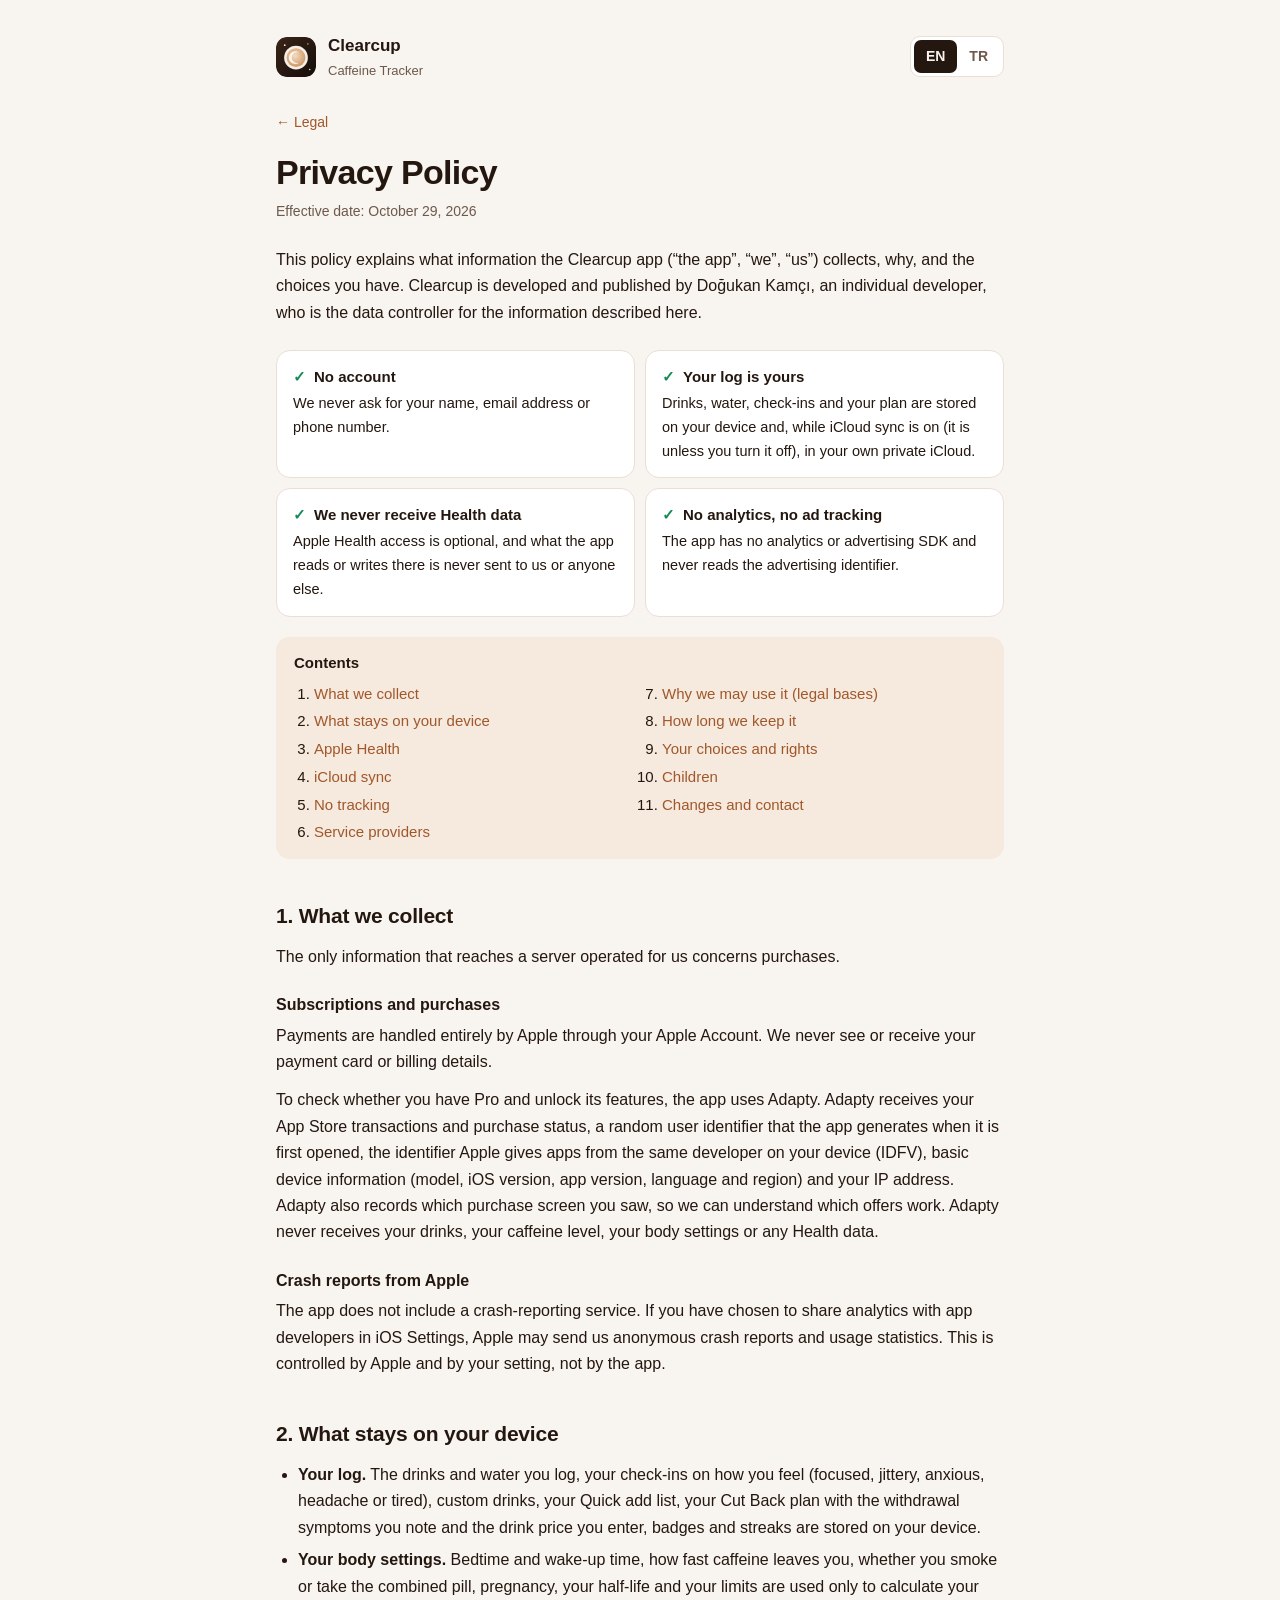
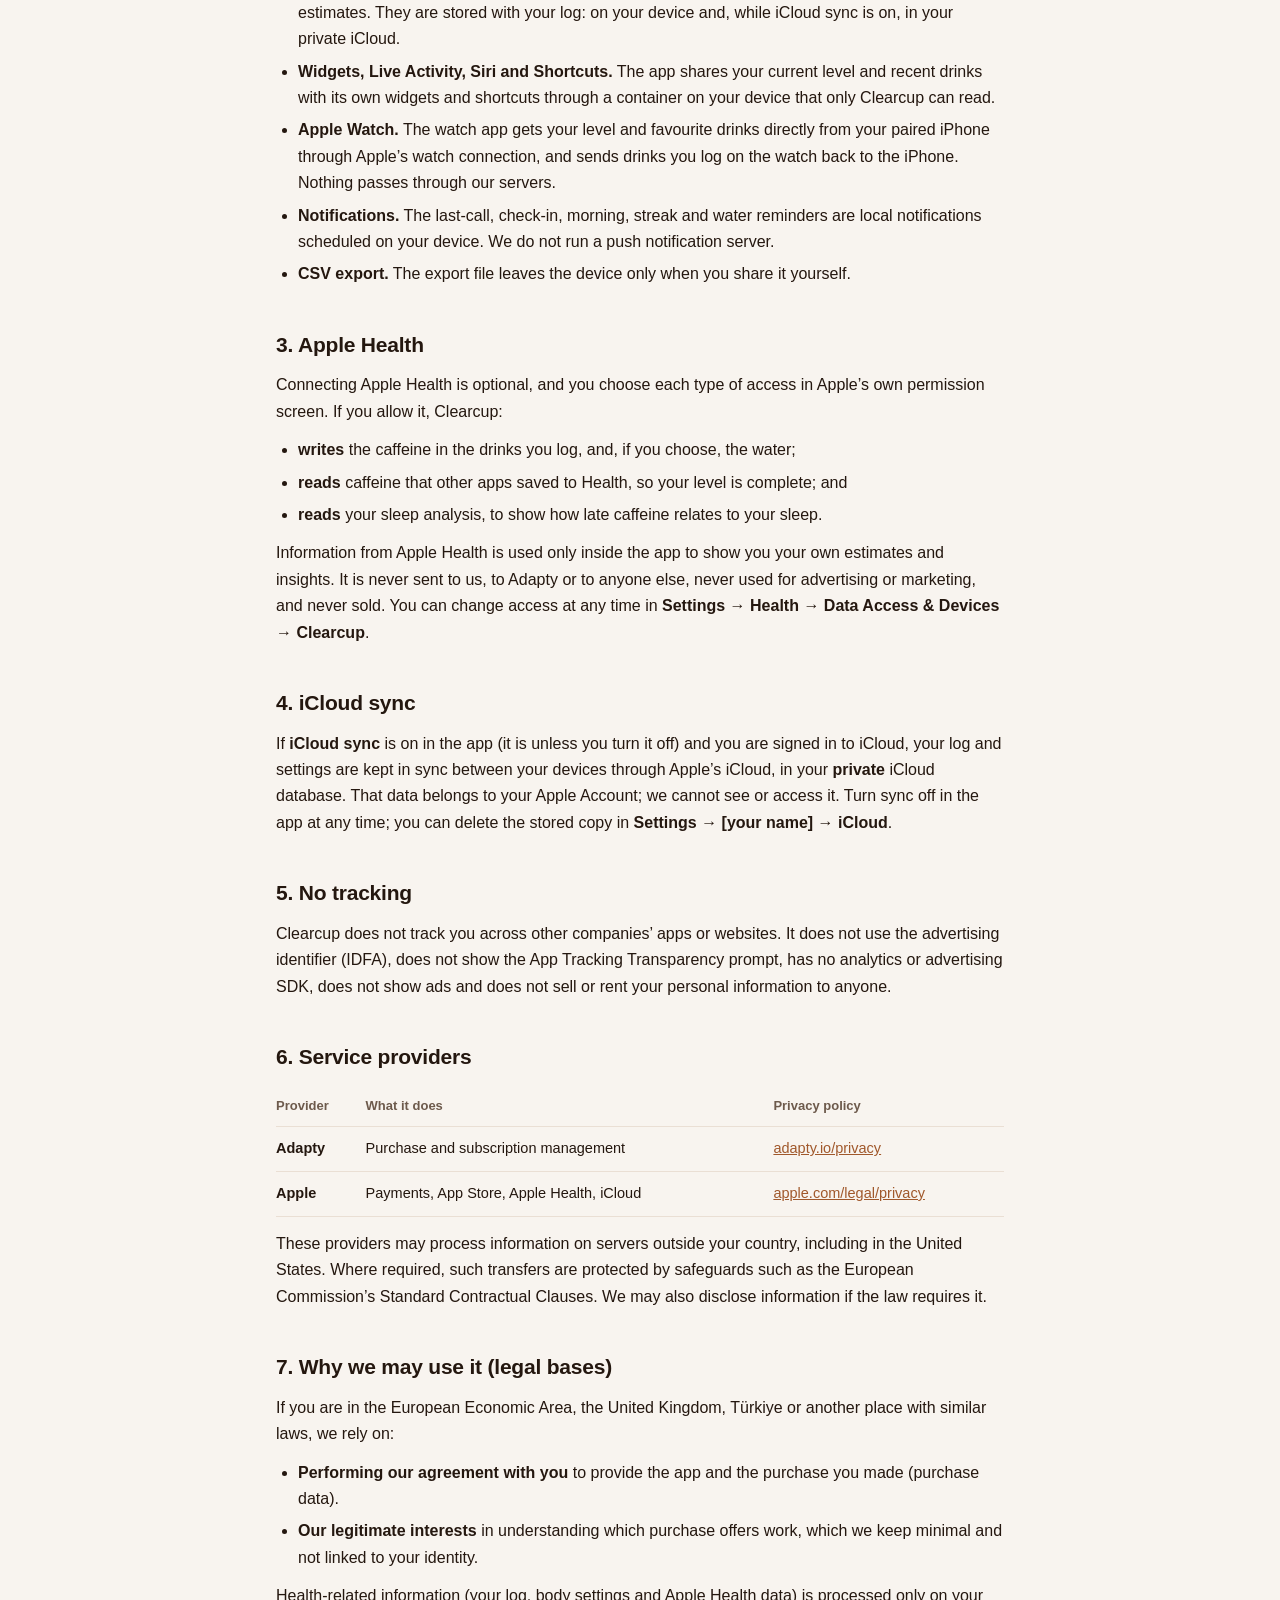
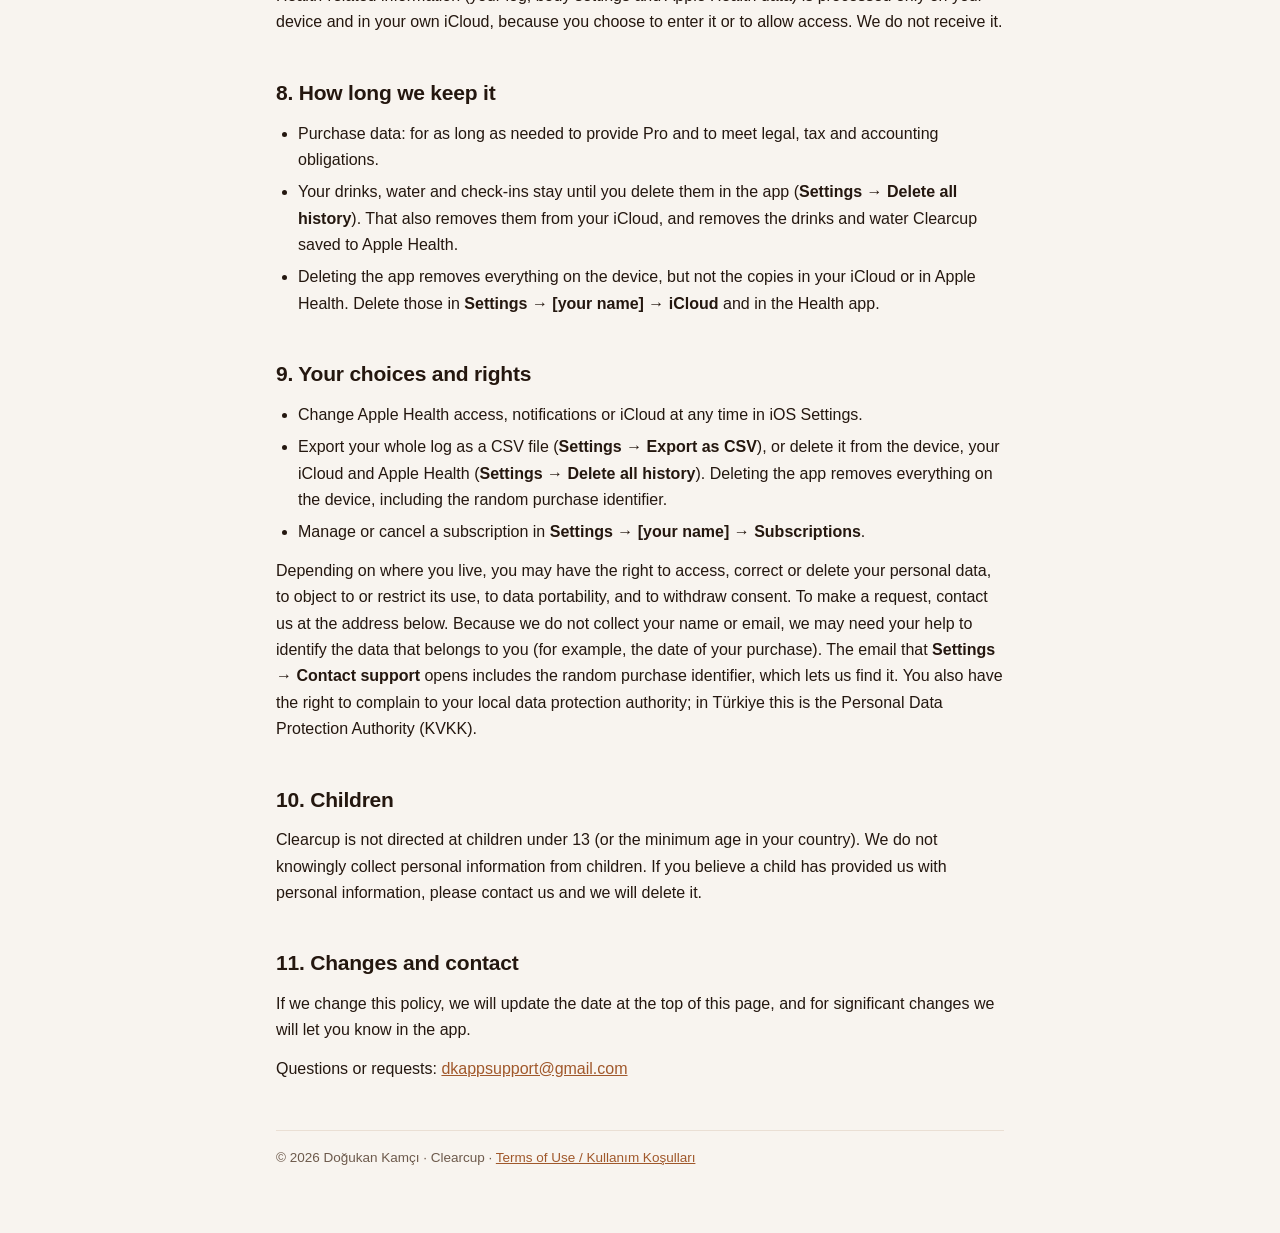
==== commit 68d862e7: "The app is now Clearcup: pages say Clearcup in English and Turkish The address stays caffwise-legal," ====
--- a/privacy/index.html
+++ b/privacy/index.html
@@ -3,8 +3,8 @@
 <head>
   <meta charset="utf-8">
   <meta name="viewport" content="width=device-width, initial-scale=1">
-  <title>Caffwise Privacy Policy</title>
-  <meta name="description" content="How the Caffwise iOS app handles your data.">
+  <title>Clearcup Privacy Policy</title>
+  <meta name="description" content="How the Clearcup iOS app handles your data.">
   <link rel="stylesheet" href="../styles.css">
   <script>
     // English unless the reader's browser prefers Turkish or the URL says ?lang=tr / #tr.
@@ -29,7 +29,7 @@
         <circle cx="14" cy="13" r="1.4" fill="#ffe7c2"/><circle cx="51" cy="11" r="1" fill="#ffe7c2"/><circle cx="54" cy="52" r="1.2" fill="#ffe7c2"/>
       </svg>
       <div>
-        <div class="brand-name">Caffwise</div>
+        <div class="brand-name">Clearcup</div>
         <div class="brand-sub">Caffeine Tracker</div>
       </div>
     </div>
@@ -44,7 +44,7 @@
     <h1>Privacy Policy</h1>
     <div class="meta">Effective date: October 29, 2026</div>
 
-    <p>This policy explains what information the Caffwise app (“the app”, “we”, “us”) collects, why, and the choices you have. Caffwise is developed and published by Doğukan Kamçı, an individual developer, who is the data controller for the information described here.</p>
+    <p>This policy explains what information the Clearcup app (“the app”, “we”, “us”) collects, why, and the choices you have. Clearcup is developed and published by Doğukan Kamçı, an individual developer, who is the data controller for the information described here.</p>
 
     <div class="glance">
       <div><b>No account</b>We never ask for your name, email address or phone number.</div>
@@ -84,26 +84,26 @@
     <ul>
       <li><b>Your log.</b> The drinks and water you log, your check-ins on how you feel (focused, jittery, anxious, headache or tired), custom drinks, your Quick add list, your Cut Back plan with the withdrawal symptoms you note and the drink price you enter, badges and streaks are stored on your device.</li>
       <li><b>Your body settings.</b> Bedtime and wake-up time, how fast caffeine leaves you, whether you smoke or take the combined pill, pregnancy, your half-life and your limits are used only to calculate your estimates. They are stored with your log: on your device and, while iCloud sync is on, in your private iCloud.</li>
-      <li><b>Widgets, Live Activity, Siri and Shortcuts.</b> The app shares your current level and recent drinks with its own widgets and shortcuts through a container on your device that only Caffwise can read.</li>
+      <li><b>Widgets, Live Activity, Siri and Shortcuts.</b> The app shares your current level and recent drinks with its own widgets and shortcuts through a container on your device that only Clearcup can read.</li>
       <li><b>Apple Watch.</b> The watch app gets your level and favourite drinks directly from your paired iPhone through Apple’s watch connection, and sends drinks you log on the watch back to the iPhone. Nothing passes through our servers.</li>
       <li><b>Notifications.</b> The last-call, check-in, morning, streak and water reminders are local notifications scheduled on your device. We do not run a push notification server.</li>
       <li><b>CSV export.</b> The export file leaves the device only when you share it yourself.</li>
     </ul>
 
     <h2 id="en-health">3. Apple Health</h2>
-    <p>Connecting Apple Health is optional, and you choose each type of access in Apple’s own permission screen. If you allow it, Caffwise:</p>
+    <p>Connecting Apple Health is optional, and you choose each type of access in Apple’s own permission screen. If you allow it, Clearcup:</p>
     <ul>
       <li><b>writes</b> the caffeine in the drinks you log, and, if you choose, the water;</li>
       <li><b>reads</b> caffeine that other apps saved to Health, so your level is complete; and</li>
       <li><b>reads</b> your sleep analysis, to show how late caffeine relates to your sleep.</li>
     </ul>
-    <p>Information from Apple Health is used only inside the app to show you your own estimates and insights. It is never sent to us, to Adapty or to anyone else, never used for advertising or marketing, and never sold. You can change access at any time in <b>Settings → Health → Data Access &amp; Devices → Caffwise</b>.</p>
+    <p>Information from Apple Health is used only inside the app to show you your own estimates and insights. It is never sent to us, to Adapty or to anyone else, never used for advertising or marketing, and never sold. You can change access at any time in <b>Settings → Health → Data Access &amp; Devices → Clearcup</b>.</p>
 
     <h2 id="en-icloud">4. iCloud sync</h2>
     <p>If <b>iCloud sync</b> is on in the app (it is unless you turn it off) and you are signed in to iCloud, your log and settings are kept in sync between your devices through Apple’s iCloud, in your <b>private</b> iCloud database. That data belongs to your Apple Account; we cannot see or access it. Turn sync off in the app at any time; you can delete the stored copy in <b>Settings → [your name] → iCloud</b>.</p>
 
     <h2 id="en-tracking">5. No tracking</h2>
-    <p>Caffwise does not track you across other companies’ apps or websites. It does not use the advertising identifier (IDFA), does not show the App Tracking Transparency prompt, has no analytics or advertising SDK, does not show ads and does not sell or rent your personal information to anyone.</p>
+    <p>Clearcup does not track you across other companies’ apps or websites. It does not use the advertising identifier (IDFA), does not show the App Tracking Transparency prompt, has no analytics or advertising SDK, does not show ads and does not sell or rent your personal information to anyone.</p>
 
     <h2 id="en-providers">6. Service providers</h2>
     <table>
@@ -126,7 +126,7 @@
     <h2 id="en-retention">8. How long we keep it</h2>
     <ul>
       <li>Purchase data: for as long as needed to provide Pro and to meet legal, tax and accounting obligations.</li>
-      <li>Your drinks, water and check-ins stay until you delete them in the app (<b>Settings → Delete all history</b>). That also removes them from your iCloud, and removes the drinks and water Caffwise saved to Apple Health.</li>
+      <li>Your drinks, water and check-ins stay until you delete them in the app (<b>Settings → Delete all history</b>). That also removes them from your iCloud, and removes the drinks and water Clearcup saved to Apple Health.</li>
       <li>Deleting the app removes everything on the device, but not the copies in your iCloud or in Apple Health. Delete those in <b>Settings → [your name] → iCloud</b> and in the Health app.</li>
     </ul>
 
@@ -139,7 +139,7 @@
     <p>Depending on where you live, you may have the right to access, correct or delete your personal data, to object to or restrict its use, to data portability, and to withdraw consent. To make a request, contact us at the address below. Because we do not collect your name or email, we may need your help to identify the data that belongs to you (for example, the date of your purchase). The email that <b>Settings → Contact support</b> opens includes the random purchase identifier, which lets us find it. You also have the right to complain to your local data protection authority; in Türkiye this is the Personal Data Protection Authority (KVKK).</p>
 
     <h2 id="en-children">10. Children</h2>
-    <p>Caffwise is not directed at children under 13 (or the minimum age in your country). We do not knowingly collect personal information from children. If you believe a child has provided us with personal information, please contact us and we will delete it.</p>
+    <p>Clearcup is not directed at children under 13 (or the minimum age in your country). We do not knowingly collect personal information from children. If you believe a child has provided us with personal information, please contact us and we will delete it.</p>
 
     <h2 id="en-changes">11. Changes and contact</h2>
     <p>If we change this policy, we will update the date at the top of this page, and for significant changes we will let you know in the app.</p>
@@ -151,7 +151,7 @@
     <h1>Gizlilik Politikası</h1>
     <div class="meta">Yürürlük tarihi: 29 Ekim 2026</div>
 
-    <p>Bu politika, Caffwise uygulamasının (“uygulama”, “biz”) hangi bilgileri, neden topladığını ve sahip olduğunuz seçenekleri açıklar. Caffwise, bireysel geliştirici Doğukan Kamçı tarafından geliştirilip yayınlanmaktadır; burada anlatılan veriler bakımından veri sorumlusu Doğukan Kamçı’dır.</p>
+    <p>Bu politika, Clearcup uygulamasının (“uygulama”, “biz”) hangi bilgileri, neden topladığını ve sahip olduğunuz seçenekleri açıklar. Clearcup, bireysel geliştirici Doğukan Kamçı tarafından geliştirilip yayınlanmaktadır; burada anlatılan veriler bakımından veri sorumlusu Doğukan Kamçı’dır.</p>
 
     <div class="glance">
       <div><b>Hesap yok</b>Adınızı, e-posta adresinizi veya telefon numaranızı asla istemeyiz.</div>
@@ -191,26 +191,26 @@
     <ul>
       <li><b>Kayıtlarınız.</b> Kaydettiğiniz içecekler ve su, nasıl hissettiğinize dair his kayıtlarınız (odaklı, titrek, kaygılı, baş ağrısı veya yorgun), özel içecekleriniz, Hızlı ekle listeniz, not ettiğiniz yoksunluk belirtileri ve girdiğiniz içecek fiyatıyla birlikte Azaltma planınız, rozetleriniz ve serileriniz cihazınızda saklanır.</li>
       <li><b>Vücut ayarlarınız.</b> Yatma ve kalkma saatiniz, kafeinin sizden ne hızla atıldığı, sigara veya kombine hap kullanıp kullanmadığınız, hamilelik, yarılanma ömrünüz ve limitleriniz yalnızca tahminlerinizi hesaplamak için kullanılır. Kayıtlarınızla birlikte saklanır: cihazınızda ve iCloud eşzamanlama açıkken özel iCloud’unuzda.</li>
-      <li><b>Widget’lar, Canlı Etkinlik, Siri ve Kestirmeler.</b> Uygulama, güncel seviyenizi ve son içeceklerinizi kendi widget’ları ve kestirmeleriyle, cihazınızda yalnızca Caffwise’ın okuyabildiği bir alan üzerinden paylaşır.</li>
+      <li><b>Widget’lar, Canlı Etkinlik, Siri ve Kestirmeler.</b> Uygulama, güncel seviyenizi ve son içeceklerinizi kendi widget’ları ve kestirmeleriyle, cihazınızda yalnızca Clearcup’ın okuyabildiği bir alan üzerinden paylaşır.</li>
       <li><b>Apple Watch.</b> Saat uygulaması seviyenizi ve favori içeceklerinizi, Apple’ın saat bağlantısı üzerinden doğrudan eşlenmiş iPhone’unuzdan alır; saatte kaydettiğiniz içecekleri de iPhone’a geri gönderir. Hiçbir şey sunucularımızdan geçmez.</li>
       <li><b>Bildirimler.</b> Son saat, his kaydı, sabah, seri ve su hatırlatıcıları cihazınızda planlanan yerel bildirimlerdir. Bir anlık bildirim sunucusu işletmiyoruz.</li>
       <li><b>CSV dışa aktarma.</b> Dışa aktarılan dosya yalnızca siz paylaştığınızda cihazdan çıkar.</li>
     </ul>
 
     <h2 id="tr-health">3. Apple Sağlık</h2>
-    <p>Apple Sağlık’ı bağlamak isteğe bağlıdır ve her erişim türünü Apple’ın kendi izin ekranında siz seçersiniz. İzin verirseniz Caffwise:</p>
+    <p>Apple Sağlık’ı bağlamak isteğe bağlıdır ve her erişim türünü Apple’ın kendi izin ekranında siz seçersiniz. İzin verirseniz Clearcup:</p>
     <ul>
       <li>kaydettiğiniz içeceklerdeki kafeini ve isterseniz suyu Sağlık’a <b>yazar</b>;</li>
       <li>seviyeniz eksiksiz olsun diye diğer uygulamaların Sağlık’a kaydettiği kafeini <b>okur</b>;</li>
       <li>geç saatte alınan kafeinin uykunuzla ilişkisini göstermek için uyku analizinizi <b>okur</b>.</li>
     </ul>
-    <p>Apple Sağlık’tan gelen bilgiler yalnızca uygulama içinde, size kendi tahminlerinizi ve içgörülerinizi göstermek için kullanılır. Bize, Adapty’ye veya başka birine asla gönderilmez, reklam veya pazarlama için kullanılmaz ve satılmaz. Erişimi istediğiniz zaman <b>Ayarlar → Sağlık → Veri Erişimi ve Aygıtlar → Caffwise</b> bölümünden değiştirebilirsiniz.</p>
+    <p>Apple Sağlık’tan gelen bilgiler yalnızca uygulama içinde, size kendi tahminlerinizi ve içgörülerinizi göstermek için kullanılır. Bize, Adapty’ye veya başka birine asla gönderilmez, reklam veya pazarlama için kullanılmaz ve satılmaz. Erişimi istediğiniz zaman <b>Ayarlar → Sağlık → Veri Erişimi ve Aygıtlar → Clearcup</b> bölümünden değiştirebilirsiniz.</p>
 
     <h2 id="tr-icloud">4. iCloud eşzamanlama</h2>
     <p>Uygulamada <b>iCloud eşzamanlama</b> açıksa (siz kapatmadıkça açıktır) ve iCloud’a giriş yaptıysanız, kayıtlarınız ve ayarlarınız Apple’ın iCloud’u üzerinden, <b>özel</b> iCloud veritabanınızda cihazlarınız arasında eşzamanlanır. Bu veriler Apple Hesabınıza aittir; biz göremeyiz ve erişemeyiz. Eşzamanlamayı uygulamadan istediğiniz zaman kapatabilir, saklanan kopyayı <b>Ayarlar → [adınız] → iCloud</b> bölümünden silebilirsiniz.</p>
 
     <h2 id="tr-tracking">5. Takip yok</h2>
-    <p>Caffwise sizi diğer şirketlerin uygulamaları veya web siteleri arasında takip etmez. Reklam kimliğini (IDFA) kullanmaz, Uygulama Takip Şeffaflığı izin penceresini göstermez, analitik veya reklam SDK’sı içermez, reklam göstermez ve kişisel bilgilerinizi kimseye satmaz veya kiralamaz.</p>
+    <p>Clearcup sizi diğer şirketlerin uygulamaları veya web siteleri arasında takip etmez. Reklam kimliğini (IDFA) kullanmaz, Uygulama Takip Şeffaflığı izin penceresini göstermez, analitik veya reklam SDK’sı içermez, reklam göstermez ve kişisel bilgilerinizi kimseye satmaz veya kiralamaz.</p>
 
     <h2 id="tr-providers">6. Hizmet sağlayıcılar</h2>
     <table>
@@ -233,7 +233,7 @@
     <h2 id="tr-retention">8. Saklama süreleri</h2>
     <ul>
       <li>Satın alma verileri: Pro’yu sağlamak ve yasal, vergi ve muhasebe yükümlülüklerini yerine getirmek için gerektiği süre boyunca.</li>
-      <li>İçecekleriniz, suyunuz ve his kayıtlarınız, siz uygulamada silene (<b>Ayarlar → Tüm geçmişi sil</b>) kadar kalır. Bu işlem onları iCloud’unuzdan da kaldırır ve Caffwise’ın Apple Sağlık’a kaydettiği içecek ve suyu da siler.</li>
+      <li>İçecekleriniz, suyunuz ve his kayıtlarınız, siz uygulamada silene (<b>Ayarlar → Tüm geçmişi sil</b>) kadar kalır. Bu işlem onları iCloud’unuzdan da kaldırır ve Clearcup’ın Apple Sağlık’a kaydettiği içecek ve suyu da siler.</li>
       <li>Uygulamayı silmek cihazdaki her şeyi kaldırır, ancak iCloud’unuzdaki ve Apple Sağlık’taki kopyaları kaldırmaz. Onları <b>Ayarlar → [adınız] → iCloud</b> bölümünden ve Sağlık uygulamasından silebilirsiniz.</li>
     </ul>
 
@@ -246,14 +246,14 @@
     <p>Yaşadığınız yere bağlı olarak kişisel verilerinize erişme, onları düzelttirme veya sildirme, işlenmesine itiraz etme veya kısıtlama, veri taşınabilirliği ve rızanızı geri çekme haklarınız olabilir. Talepte bulunmak için aşağıdaki adresten bize ulaşın. Adınızı veya e-postanızı toplamadığımız için size ait verileri belirlemede yardımınıza ihtiyaç duyabiliriz (örneğin satın alma tarihiniz). <b>Ayarlar → Bize ulaşın</b> ile açılan e-posta, rastgele satın alma kimliğinizi içerir; satın alımınızı bununla bulabiliriz. Ayrıca yerel veri koruma otoritenize şikâyette bulunma hakkınız vardır; Türkiye’de bu, Kişisel Verileri Koruma Kurumu’dur (KVKK).</p>
 
     <h2 id="tr-children">10. Çocuklar</h2>
-    <p>Caffwise 13 yaşından (veya ülkenizdeki asgari yaştan) küçük çocuklara yönelik değildir. Çocuklardan bilerek kişisel bilgi toplamayız. Bir çocuğun bize kişisel bilgi verdiğini düşünüyorsanız lütfen bize ulaşın, silelim.</p>
+    <p>Clearcup 13 yaşından (veya ülkenizdeki asgari yaştan) küçük çocuklara yönelik değildir. Çocuklardan bilerek kişisel bilgi toplamayız. Bir çocuğun bize kişisel bilgi verdiğini düşünüyorsanız lütfen bize ulaşın, silelim.</p>
 
     <h2 id="tr-changes">11. Değişiklikler ve iletişim</h2>
     <p>Bu politikayı değiştirirsek sayfanın üstündeki tarihi güncelleriz; önemli değişiklikleri uygulama içinde de bildiririz.</p>
     <p>Sorular veya talepler: <a href="mailto:dkappsupport@gmail.com">dkappsupport@gmail.com</a></p>
   </article>
 
-  <footer>© 2026 Doğukan Kamçı · Caffwise · <a href="../terms/">Terms of Use / Kullanım Koşulları</a></footer>
+  <footer>© 2026 Doğukan Kamçı · Clearcup · <a href="../terms/">Terms of Use / Kullanım Koşulları</a></footer>
 </div>
 
 <script>
@@ -261,7 +261,7 @@
     var buttons = document.querySelectorAll('.lang button');
     function show(lang) {
       document.documentElement.lang = lang;
-      document.title = lang === 'tr' ? 'Caffwise Gizlilik Politikası' : 'Caffwise Privacy Policy';
+      document.title = lang === 'tr' ? 'Clearcup Gizlilik Politikası' : 'Clearcup Privacy Policy';
       buttons.forEach(function (b) { b.setAttribute('aria-pressed', b.dataset.set === lang ? 'true' : 'false'); });
     }
     buttons.forEach(function (b) {
